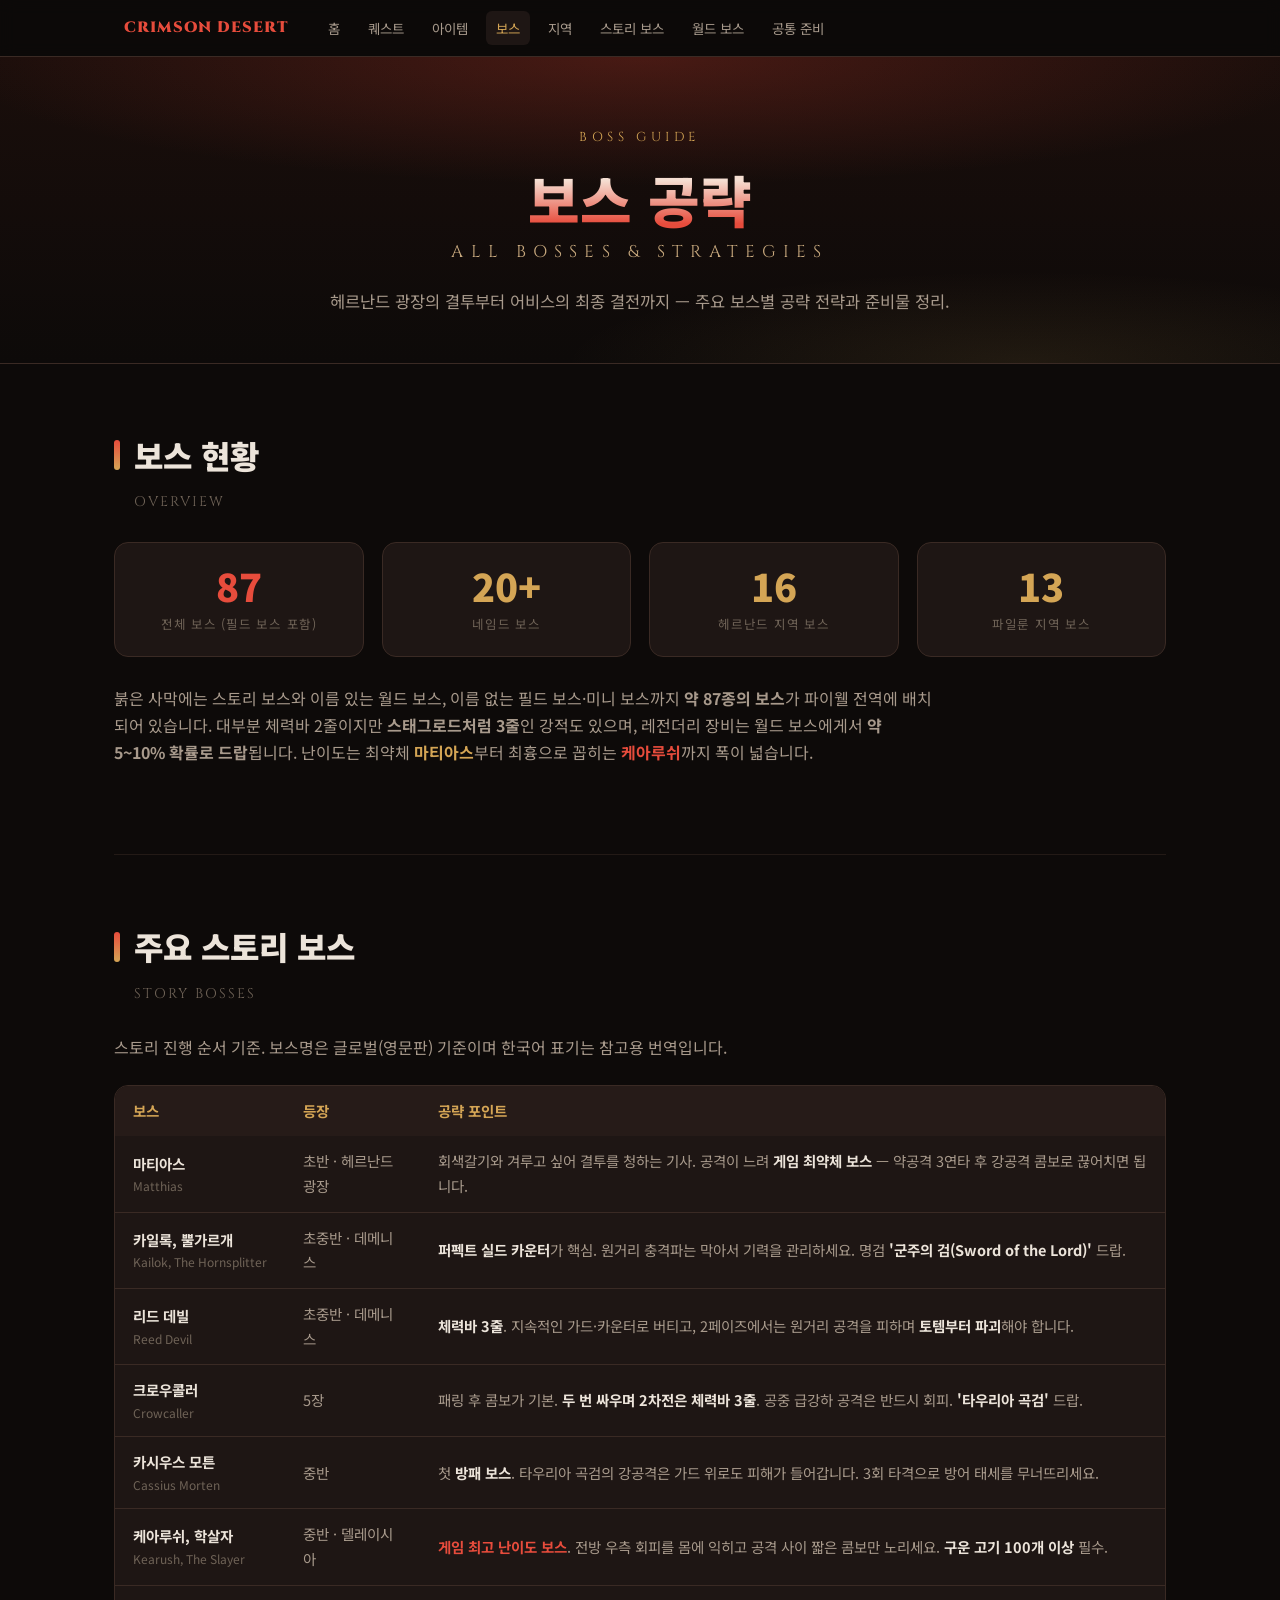
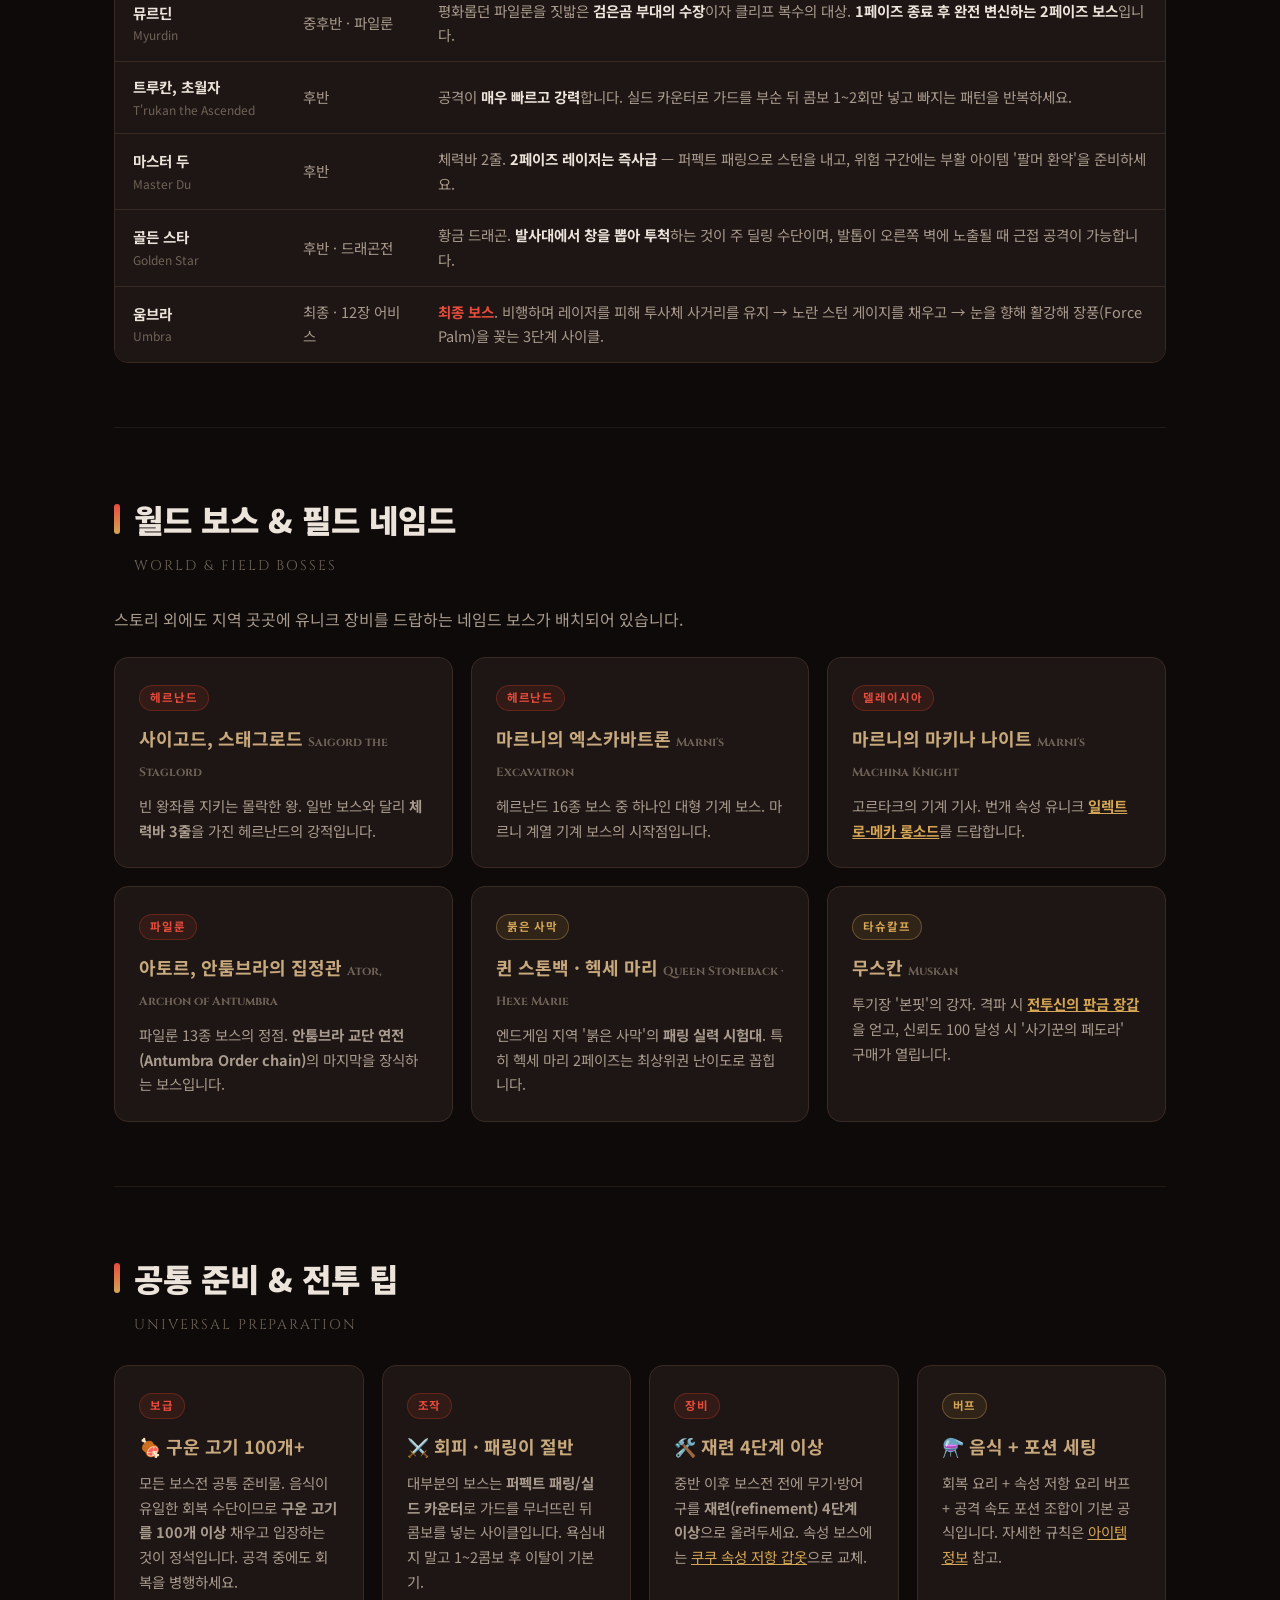
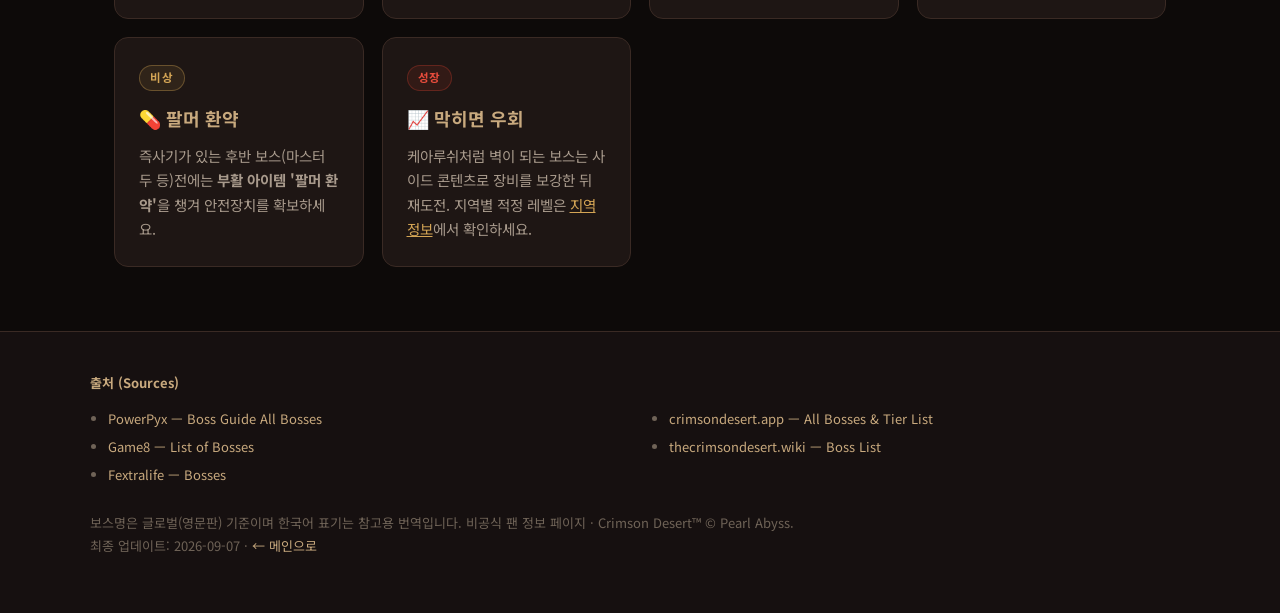
==== bosses.html @ 1cd9e39e "Add boss guide and region atlas pages - bosses.html: boss overview stats, 11 major story boss strate" ====
<!DOCTYPE html>
<html lang="ko">
<head>
<meta charset="UTF-8">
<meta name="viewport" content="width=device-width, initial-scale=1.0">
<title>보스 공략 — 붉은 사막</title>
<meta name="description" content="붉은 사막(Crimson Desert) 보스 공략 데이터베이스 — 주요 스토리 보스 전략, 월드 보스, 공통 준비 팁">
<link rel="preconnect" href="https://fonts.googleapis.com">
<link rel="preconnect" href="https://fonts.gstatic.com" crossorigin>
<link href="https://fonts.googleapis.com/css2?family=Noto+Sans+KR:wght@300;400;500;700;900&family=Cinzel:wght@600;800&display=swap" rel="stylesheet">
<link rel="stylesheet" href="assets/style.css">
</head>
<body>

<nav>
  <div class="nav-inner">
    <a class="nav-logo en" href="index.html">CRIMSON DESERT</a>
    <a href="index.html">홈</a>
    <a href="quests.html">퀘스트</a>
    <a href="items.html">아이템</a>
    <a href="bosses.html" class="active">보스</a>
    <a href="regions.html">지역</a>
    <a href="#story-bosses">스토리 보스</a>
    <a href="#world-bosses">월드 보스</a>
    <a href="#prep">공통 준비</a>
  </div>
</nav>

<header class="page-hero">
  <span class="hero-kicker en">Boss Guide</span>
  <h1>보스 공략</h1>
  <div class="hero-en en">ALL BOSSES &amp; STRATEGIES</div>
  <p class="hero-desc">헤르난드 광장의 결투부터 어비스의 최종 결전까지 — 주요 보스별 공략 전략과 준비물 정리.</p>
</header>

<main>

<section id="boss-overview">
  <h2>보스 현황</h2>
  <div class="sub en">Overview</div>
  <div class="scores">
    <div class="score"><div class="num red">87</div><div class="lbl">전체 보스 (필드 보스 포함)</div></div>
    <div class="score"><div class="num">20+</div><div class="lbl">네임드 보스</div></div>
    <div class="score"><div class="num">16</div><div class="lbl">헤르난드 지역 보스</div></div>
    <div class="score"><div class="num">13</div><div class="lbl">파일룬 지역 보스</div></div>
  </div>
  <p class="lead">
    붉은 사막에는 스토리 보스와 이름 있는 월드 보스, 이름 없는 필드 보스·미니 보스까지 <strong>약 87종의 보스</strong>가
    파이웰 전역에 배치되어 있습니다. 대부분 체력바 2줄이지만 <strong>스태그로드처럼 3줄</strong>인 강적도 있으며,
    레전더리 장비는 월드 보스에게서 <strong>약 5~10% 확률로 드랍</strong>됩니다.
    난이도는 최약체 <strong style="color:var(--gold)">마티아스</strong>부터 최흉으로 꼽히는
    <strong style="color:var(--crimson-bright)">케아루쉬</strong>까지 폭이 넓습니다.
  </p>
</section>

<section id="story-bosses">
  <h2>주요 스토리 보스</h2>
  <div class="sub en">Story Bosses</div>
  <p class="lead">스토리 진행 순서 기준. 보스명은 글로벌(영문판) 기준이며 한국어 표기는 참고용 번역입니다.</p>
  <div class="tbl-wrap">
    <table class="items">
      <thead>
        <tr><th>보스</th><th>등장</th><th>공략 포인트</th></tr>
      </thead>
      <tbody>
        <tr>
          <td>마티아스<span class="sub-en">Matthias</span></td>
          <td>초반 · 헤르난드 광장</td>
          <td>회색갈기와 겨루고 싶어 결투를 청하는 기사. 공격이 느려 <strong>게임 최약체 보스</strong> — 약공격 3연타 후 강공격 콤보로 끊어치면 됩니다.</td>
        </tr>
        <tr>
          <td>카일록, 뿔가르개<span class="sub-en">Kailok, The Hornsplitter</span></td>
          <td>초중반 · 데메니스</td>
          <td><strong>퍼펙트 실드 카운터</strong>가 핵심. 원거리 충격파는 막아서 기력을 관리하세요. 명검 <strong>'군주의 검(Sword of the Lord)'</strong> 드랍.</td>
        </tr>
        <tr>
          <td>리드 데빌<span class="sub-en">Reed Devil</span></td>
          <td>초중반 · 데메니스</td>
          <td><strong>체력바 3줄</strong>. 지속적인 가드·카운터로 버티고, 2페이즈에서는 원거리 공격을 피하며 <strong>토템부터 파괴</strong>해야 합니다.</td>
        </tr>
        <tr>
          <td>크로우콜러<span class="sub-en">Crowcaller</span></td>
          <td>5장</td>
          <td>패링 후 콤보가 기본. <strong>두 번 싸우며 2차전은 체력바 3줄</strong>. 공중 급강하 공격은 반드시 회피. <strong>'타우리아 곡검'</strong> 드랍.</td>
        </tr>
        <tr>
          <td>카시우스 모튼<span class="sub-en">Cassius Morten</span></td>
          <td>중반</td>
          <td>첫 <strong>방패 보스</strong>. 타우리아 곡검의 강공격은 가드 위로도 피해가 들어갑니다. 3회 타격으로 방어 태세를 무너뜨리세요.</td>
        </tr>
        <tr>
          <td>케아루쉬, 학살자<span class="sub-en">Kearush, The Slayer</span></td>
          <td>중반 · 델레이시아</td>
          <td><strong style="color:var(--crimson-bright)">게임 최고 난이도 보스</strong>. 전방 우측 회피를 몸에 익히고 공격 사이 짧은 콤보만 노리세요. <strong>구운 고기 100개 이상</strong> 필수.</td>
        </tr>
        <tr>
          <td>뮤르딘<span class="sub-en">Myurdin</span></td>
          <td>중후반 · 파일룬</td>
          <td>평화롭던 파일룬을 짓밟은 <strong>검은곰 부대의 수장</strong>이자 클리프 복수의 대상. <strong>1페이즈 종료 후 완전 변신하는 2페이즈 보스</strong>입니다.</td>
        </tr>
        <tr>
          <td>트루칸, 초월자<span class="sub-en">T'rukan the Ascended</span></td>
          <td>후반</td>
          <td>공격이 <strong>매우 빠르고 강력</strong>합니다. 실드 카운터로 가드를 부순 뒤 콤보 1~2회만 넣고 빠지는 패턴을 반복하세요.</td>
        </tr>
        <tr>
          <td>마스터 두<span class="sub-en">Master Du</span></td>
          <td>후반</td>
          <td>체력바 2줄. <strong>2페이즈 레이저는 즉사급</strong> — 퍼펙트 패링으로 스턴을 내고, 위험 구간에는 부활 아이템 '팔머 환약'을 준비하세요.</td>
        </tr>
        <tr>
          <td>골든 스타<span class="sub-en">Golden Star</span></td>
          <td>후반 · 드래곤전</td>
          <td>황금 드래곤. <strong>발사대에서 창을 뽑아 투척</strong>하는 것이 주 딜링 수단이며, 발톱이 오른쪽 벽에 노출될 때 근접 공격이 가능합니다.</td>
        </tr>
        <tr>
          <td>움브라<span class="sub-en">Umbra</span></td>
          <td>최종 · 12장 어비스</td>
          <td><strong style="color:var(--crimson-bright)">최종 보스</strong>. 비행하며 레이저를 피해 투사체 사거리를 유지 → 노란 스턴 게이지를 채우고 → 눈을 향해 활강해 장풍(Force Palm)을 꽂는 3단계 사이클.</td>
        </tr>
      </tbody>
    </table>
  </div>
</section>

<section id="world-bosses">
  <h2>월드 보스 &amp; 필드 네임드</h2>
  <div class="sub en">World &amp; Field Bosses</div>
  <p class="lead">스토리 외에도 지역 곳곳에 유니크 장비를 드랍하는 네임드 보스가 배치되어 있습니다.</p>
  <div class="grid c2">
    <div class="card">
      <span class="tag">헤르난드</span>
      <h3>사이고드, 스태그로드 <span class="en" style="font-size:12px;color:var(--text-faint)">Saigord the Staglord</span></h3>
      <p>빈 왕좌를 지키는 몰락한 왕. 일반 보스와 달리 <strong>체력바 3줄</strong>을 가진 헤르난드의 강적입니다.</p>
    </div>
    <div class="card">
      <span class="tag">헤르난드</span>
      <h3>마르니의 엑스카바트론 <span class="en" style="font-size:12px;color:var(--text-faint)">Marni's Excavatron</span></h3>
      <p>헤르난드 16종 보스 중 하나인 대형 기계 보스. 마르니 계열 기계 보스의 시작점입니다.</p>
    </div>
    <div class="card">
      <span class="tag">델레이시아</span>
      <h3>마르니의 마키나 나이트 <span class="en" style="font-size:12px;color:var(--text-faint)">Marni's Machina Knight</span></h3>
      <p>고르타크의 기계 기사. 번개 속성 유니크 <strong><a href="items.html#weapons" style="color:var(--gold)">일렉트로-메카 롱소드</a></strong>를 드랍합니다.</p>
    </div>
    <div class="card">
      <span class="tag">파일룬</span>
      <h3>아토르, 안툼브라의 집정관 <span class="en" style="font-size:12px;color:var(--text-faint)">Ator, Archon of Antumbra</span></h3>
      <p>파일룬 13종 보스의 정점. <strong>안툼브라 교단 연전(Antumbra Order chain)</strong>의 마지막을 장식하는 보스입니다.</p>
    </div>
    <div class="card">
      <span class="tag gold">붉은 사막</span>
      <h3>퀸 스톤백 · 헥세 마리 <span class="en" style="font-size:12px;color:var(--text-faint)">Queen Stoneback · Hexe Marie</span></h3>
      <p>엔드게임 지역 '붉은 사막'의 <strong>패링 실력 시험대</strong>. 특히 헥세 마리 2페이즈는 최상위권 난이도로 꼽힙니다.</p>
    </div>
    <div class="card">
      <span class="tag gold">타슈칼프</span>
      <h3>무스칸 <span class="en" style="font-size:12px;color:var(--text-faint)">Muskan</span></h3>
      <p>투기장 '본핏'의 강자. 격파 시 <strong><a href="items.html#armor" style="color:var(--gold)">전투신의 판금 장갑</a></strong>을 얻고, 신뢰도 100 달성 시 '사기꾼의 페도라' 구매가 열립니다.</p>
    </div>
  </div>
</section>

<section id="prep">
  <h2>공통 준비 &amp; 전투 팁</h2>
  <div class="sub en">Universal Preparation</div>
  <div class="grid c3">
    <div class="card">
      <span class="tag">보급</span>
      <h3>🍖 구운 고기 100개+</h3>
      <p>모든 보스전 공통 준비물. 음식이 유일한 회복 수단이므로 <strong>구운 고기를 100개 이상</strong> 채우고 입장하는 것이 정석입니다. 공격 중에도 회복을 병행하세요.</p>
    </div>
    <div class="card">
      <span class="tag">조작</span>
      <h3>⚔️ 회피 · 패링이 절반</h3>
      <p>대부분의 보스는 <strong>퍼펙트 패링/실드 카운터</strong>로 가드를 무너뜨린 뒤 콤보를 넣는 사이클입니다. 욕심내지 말고 1~2콤보 후 이탈이 기본기.</p>
    </div>
    <div class="card">
      <span class="tag">장비</span>
      <h3>🛠️ 재련 4단계 이상</h3>
      <p>중반 이후 보스전 전에 무기·방어구를 <strong>재련(refinement) 4단계 이상</strong>으로 올려두세요. 속성 보스에는 <a href="items.html#armor" style="color:var(--gold)">쿠쿠 속성 저항 갑옷</a>으로 교체.</p>
    </div>
    <div class="card">
      <span class="tag gold">버프</span>
      <h3>⚗️ 음식 + 포션 세팅</h3>
      <p>회복 요리 + 속성 저항 요리 버프 + 공격 속도 포션 조합이 기본 공식입니다. 자세한 규칙은 <a href="items.html#consumables" style="color:var(--gold)">아이템 정보</a> 참고.</p>
    </div>
    <div class="card">
      <span class="tag gold">비상</span>
      <h3>💊 팔머 환약</h3>
      <p>즉사기가 있는 후반 보스(마스터 두 등)전에는 <strong>부활 아이템 '팔머 환약'</strong>을 챙겨 안전장치를 확보하세요.</p>
    </div>
    <div class="card">
      <span class="tag">성장</span>
      <h3>📈 막히면 우회</h3>
      <p>케아루쉬처럼 벽이 되는 보스는 사이드 콘텐츠로 장비를 보강한 뒤 재도전. 지역별 적정 레벨은 <a href="regions.html" style="color:var(--gold)">지역 정보</a>에서 확인하세요.</p>
    </div>
  </div>
</section>

</main>

<footer>
  <div class="foot-inner">
    <strong style="color:var(--sand)">출처 (Sources)</strong>
    <ul class="src-list">
      <li><a href="https://www.powerpyx.com/crimson-desert-boss-guide-all-bosses/" target="_blank" rel="noopener">PowerPyx — Boss Guide All Bosses</a></li>
      <li><a href="https://game8.co/games/Crimson-Desert/archives/583946" target="_blank" rel="noopener">Game8 — List of Bosses</a></li>
      <li><a href="https://crimsondesertgame.wiki.fextralife.com/Bosses" target="_blank" rel="noopener">Fextralife — Bosses</a></li>
      <li><a href="https://crimsondesert.app/en/guides/all-bosses" target="_blank" rel="noopener">crimsondesert.app — All Bosses &amp; Tier List</a></li>
      <li><a href="https://thecrimsondesert.wiki/bosses/" target="_blank" rel="noopener">thecrimsondesert.wiki — Boss List</a></li>
    </ul>
    <p>보스명은 글로벌(영문판) 기준이며 한국어 표기는 참고용 번역입니다. 비공식 팬 정보 페이지 · Crimson Desert™ © Pearl Abyss.<br>
    최종 업데이트: 2026-09-07 · <a href="index.html">← 메인으로</a></p>
  </div>
</footer>

</body>
</html>
---- assets/style.css ----
:root{
  --bg:#0d0a09;
  --bg-2:#161010;
  --surface:#1e1614;
  --surface-2:#261b18;
  --line:#3a2a24;
  --crimson:#c0392b;
  --crimson-bright:#e74c3c;
  --gold:#d4a555;
  --sand:#c8a97e;
  --text:#ece4da;
  --text-dim:#a89a8c;
  --text-faint:#6f6357;
}
*{margin:0;padding:0;box-sizing:border-box}
html{scroll-behavior:smooth}
body{
  background:var(--bg);
  color:var(--text);
  font-family:'Noto Sans KR',-apple-system,'Malgun Gothic',sans-serif;
  line-height:1.7;
  overflow-x:hidden;
}
.en{font-family:'Cinzel','Noto Sans KR',serif}

/* ---------- Nav ---------- */
nav{
  position:sticky;top:0;z-index:50;
  background:rgba(13,10,9,.92);
  backdrop-filter:blur(8px);
  border-bottom:1px solid var(--line);
}
.nav-inner{
  max-width:1100px;margin:0 auto;padding:0 24px;
  display:flex;align-items:center;gap:8px;height:56px;
  overflow-x:auto;white-space:nowrap;
}
.nav-logo{font-weight:900;color:var(--crimson-bright);letter-spacing:.06em;margin-right:12px;font-size:15px;text-decoration:none}
nav a{color:var(--text-dim);text-decoration:none;font-size:13.5px;padding:6px 10px;border-radius:6px;transition:.2s}
nav a:hover{color:var(--text);background:var(--surface)}
nav a.active{color:var(--gold);background:var(--surface)}

/* ---------- Hero ---------- */
header{
  position:relative;
  background:
    radial-gradient(ellipse 90% 70% at 50% 0%, rgba(192,57,43,.28), transparent 60%),
    radial-gradient(ellipse 60% 50% at 80% 100%, rgba(212,165,85,.10), transparent 60%),
    linear-gradient(180deg,#1a0e0b 0%,var(--bg) 100%);
  text-align:center;
  padding:96px 24px 72px;
  border-bottom:1px solid var(--line);
}
header.page-hero{padding:64px 24px 48px}
.hero-kicker{
  display:inline-block;
  font-size:13px;letter-spacing:.35em;color:var(--gold);
  text-transform:uppercase;margin-bottom:20px;
}
h1{
  font-size:clamp(44px,8vw,84px);
  font-weight:900;line-height:1.1;
  background:linear-gradient(180deg,#f5ded2 20%,var(--crimson-bright) 90%);
  -webkit-background-clip:text;background-clip:text;color:transparent;
  margin-bottom:8px;
}
header.page-hero h1{font-size:clamp(32px,6vw,56px)}
.hero-en{font-size:clamp(16px,2.6vw,24px);letter-spacing:.42em;color:var(--sand);margin-bottom:28px}
header.page-hero .hero-en{font-size:clamp(13px,2vw,17px);margin-bottom:20px}
.hero-desc{max-width:640px;margin:0 auto 36px;color:var(--text-dim);font-size:16.5px}
header.page-hero .hero-desc{margin-bottom:0}
.hero-badges{display:flex;flex-wrap:wrap;gap:10px;justify-content:center}
.badge{
  background:var(--surface);border:1px solid var(--line);
  padding:8px 16px;border-radius:999px;font-size:13.5px;color:var(--text-dim);
}
.badge strong{color:var(--text);font-weight:700}
.badge.hot{border-color:rgba(231,76,60,.5);color:#f0b7ae}
.badge.hot strong{color:var(--crimson-bright)}

/* ---------- Layout ---------- */
main{max-width:1100px;margin:0 auto;padding:0 24px}
section{padding:64px 0;border-bottom:1px solid rgba(58,42,36,.5)}
section:last-of-type{border-bottom:none}
h2{
  font-size:clamp(24px,4vw,32px);font-weight:900;margin-bottom:8px;
  display:flex;align-items:center;gap:14px;
}
h2::before{content:"";width:6px;height:30px;background:linear-gradient(180deg,var(--crimson-bright),var(--gold));border-radius:3px;flex:none}
.sub{color:var(--text-faint);font-size:14px;letter-spacing:.14em;text-transform:uppercase;margin-bottom:28px;padding-left:20px}
h3{font-size:18px;font-weight:700;color:var(--sand);margin-bottom:10px}
p.lead{color:var(--text-dim);max-width:820px;margin-bottom:24px}

.grid{display:grid;gap:18px}
.grid.c2{grid-template-columns:repeat(auto-fit,minmax(300px,1fr))}
.grid.c3{grid-template-columns:repeat(auto-fit,minmax(240px,1fr))}
.card{
  background:var(--surface);border:1px solid var(--line);
  border-radius:14px;padding:24px;
  transition:transform .2s,border-color .2s;
}
.card:hover{transform:translateY(-3px);border-color:rgba(212,165,85,.45)}
.card p{color:var(--text-dim);font-size:14.5px}
a.card{display:block;text-decoration:none;color:inherit}
.card .tag{
  display:inline-block;font-size:11.5px;font-weight:700;letter-spacing:.08em;
  color:var(--crimson-bright);background:rgba(192,57,43,.12);
  border:1px solid rgba(192,57,43,.35);
  padding:2px 10px;border-radius:999px;margin-bottom:12px;
}
.card .tag.gold{color:var(--gold);background:rgba(212,165,85,.10);border-color:rgba(212,165,85,.35)}

/* ---------- Info table ---------- */
.tbl-wrap{overflow-x:auto;border:1px solid var(--line);border-radius:14px}
table{width:100%;border-collapse:collapse;font-size:14.5px;min-width:560px}
th,td{padding:13px 18px;text-align:left;border-bottom:1px solid var(--line)}
tr:last-child th,tr:last-child td{border-bottom:none}
th{background:var(--surface-2);color:var(--sand);font-weight:700;white-space:nowrap;width:180px}
td{color:var(--text-dim);background:var(--surface)}
td strong{color:var(--text)}
thead th{width:auto;color:var(--gold)}
table.items th{width:auto;white-space:normal}
table.items td:first-child{color:var(--text);font-weight:700;white-space:nowrap}
table.items td .sub-en{display:block;font-weight:400;font-size:12px;color:var(--text-faint)}

/* ---------- Characters ---------- */
.char{position:relative;overflow:hidden}
.char .portrait{
  font-size:44px;line-height:1;margin-bottom:14px;
  filter:drop-shadow(0 0 14px rgba(231,76,60,.35));
}
.char h3{font-size:21px;color:var(--text)}
.char .role{color:var(--gold);font-size:13px;font-weight:500;letter-spacing:.05em;margin-bottom:12px}

/* ---------- Timeline ---------- */
.timeline{position:relative;padding-left:26px}
.timeline::before{content:"";position:absolute;left:7px;top:6px;bottom:6px;width:2px;background:linear-gradient(180deg,var(--crimson),var(--gold))}
.tl-item{position:relative;padding-bottom:26px}
.tl-item:last-child{padding-bottom:0}
.tl-item::before{
  content:"";position:absolute;left:-25px;top:7px;width:12px;height:12px;border-radius:50%;
  background:var(--bg);border:3px solid var(--crimson-bright);
}
.tl-item.future::before{border-color:var(--gold)}
.tl-date{font-size:13px;font-weight:700;color:var(--crimson-bright);letter-spacing:.05em}
.tl-item.future .tl-date{color:var(--gold)}
.tl-item h3{color:var(--text);margin:2px 0 4px;font-size:16.5px}
.tl-item p{color:var(--text-dim);font-size:14px;max-width:720px}

/* ---------- Sales bar ---------- */
.sales{display:grid;gap:12px;margin-top:6px}
.sale-row{display:grid;grid-template-columns:120px 1fr;align-items:center;gap:14px}
.sale-label{font-size:13.5px;color:var(--text-dim);text-align:right;white-space:nowrap}
.sale-track{background:var(--surface);border:1px solid var(--line);border-radius:999px;height:26px;overflow:hidden}
.sale-fill{
  height:100%;border-radius:999px;
  background:linear-gradient(90deg,var(--crimson) 0%,var(--crimson-bright) 70%,var(--gold) 100%);
  display:flex;align-items:center;justify-content:flex-end;
  padding-right:10px;font-size:12px;font-weight:700;color:#fff;
  min-width:64px;
}

/* ---------- Score ---------- */
.scores{display:flex;flex-wrap:wrap;gap:18px;margin-bottom:28px}
.score{
  flex:1;min-width:150px;text-align:center;
  background:var(--surface);border:1px solid var(--line);border-radius:14px;padding:22px 14px;
}
.score .num{font-size:38px;font-weight:900;color:var(--gold);line-height:1.1}
.score .num.red{color:var(--crimson-bright)}
.score .lbl{font-size:12.5px;color:var(--text-faint);letter-spacing:.06em;margin-top:6px}

/* ---------- Chapter accordion (quests) ---------- */
details.chapter{
  background:var(--surface);border:1px solid var(--line);
  border-radius:14px;margin-bottom:14px;overflow:hidden;
  transition:border-color .2s;
}
details.chapter[open]{border-color:rgba(212,165,85,.45)}
details.chapter summary{
  cursor:pointer;list-style:none;
  display:flex;align-items:center;gap:16px;
  padding:18px 22px;
  user-select:none;
}
details.chapter summary::-webkit-details-marker{display:none}
details.chapter summary:hover{background:var(--surface-2)}
.ch-no{
  flex:none;width:52px;height:52px;border-radius:12px;
  display:flex;align-items:center;justify-content:center;
  background:rgba(192,57,43,.14);border:1px solid rgba(192,57,43,.4);
  color:var(--crimson-bright);font-weight:900;font-size:15px;line-height:1.15;
  text-align:center;
}
.ch-no.gold{background:rgba(212,165,85,.10);border-color:rgba(212,165,85,.4);color:var(--gold)}
.ch-title{flex:1;min-width:0}
.ch-title .ko{font-weight:700;font-size:16.5px;color:var(--text)}
.ch-title .orig{font-size:12.5px;color:var(--text-faint);letter-spacing:.04em}
.ch-count{flex:none;font-size:12.5px;color:var(--text-faint);background:var(--bg-2);border:1px solid var(--line);padding:3px 12px;border-radius:999px;white-space:nowrap}
details.chapter summary::after{
  content:"▾";color:var(--text-faint);flex:none;transition:transform .2s;margin-left:4px;
}
details.chapter[open] summary::after{transform:rotate(180deg)}
.ch-body{padding:4px 22px 20px 90px;border-top:1px solid var(--line)}
.ch-body .desc{color:var(--text-dim);font-size:14px;padding:14px 0 10px}
ul.qlist{list-style:none}
ul.qlist li{
  position:relative;padding:7px 0 7px 22px;
  color:var(--text-dim);font-size:14.5px;
  border-bottom:1px dashed rgba(58,42,36,.6);
}
ul.qlist li:last-child{border-bottom:none}
ul.qlist li::before{
  content:"";position:absolute;left:2px;top:15px;
  width:7px;height:7px;transform:rotate(45deg);
  background:var(--gold);opacity:.7;
}
ul.qlist li strong{color:var(--text)}
ul.qlist li .qn{color:var(--text-faint);font-size:12.5px;margin-left:8px}
@media (max-width:640px){.ch-body{padding-left:22px}}

/* ---------- Footer ---------- */
footer{
  border-top:1px solid var(--line);
  background:var(--bg-2);
  padding:40px 24px 56px;margin-top:0;
}
.foot-inner{max-width:1100px;margin:0 auto;color:var(--text-faint);font-size:13px}
.foot-inner a{color:var(--sand);text-decoration:none}
.foot-inner a:hover{color:var(--gold);text-decoration:underline}
.src-list{columns:2;column-gap:40px;margin:14px 0 26px;padding-left:18px}
.src-list li{margin-bottom:6px;break-inside:avoid}
@media (max-width:640px){.src-list{columns:1}.sale-row{grid-template-columns:86px 1fr}.sale-label{font-size:12px}}
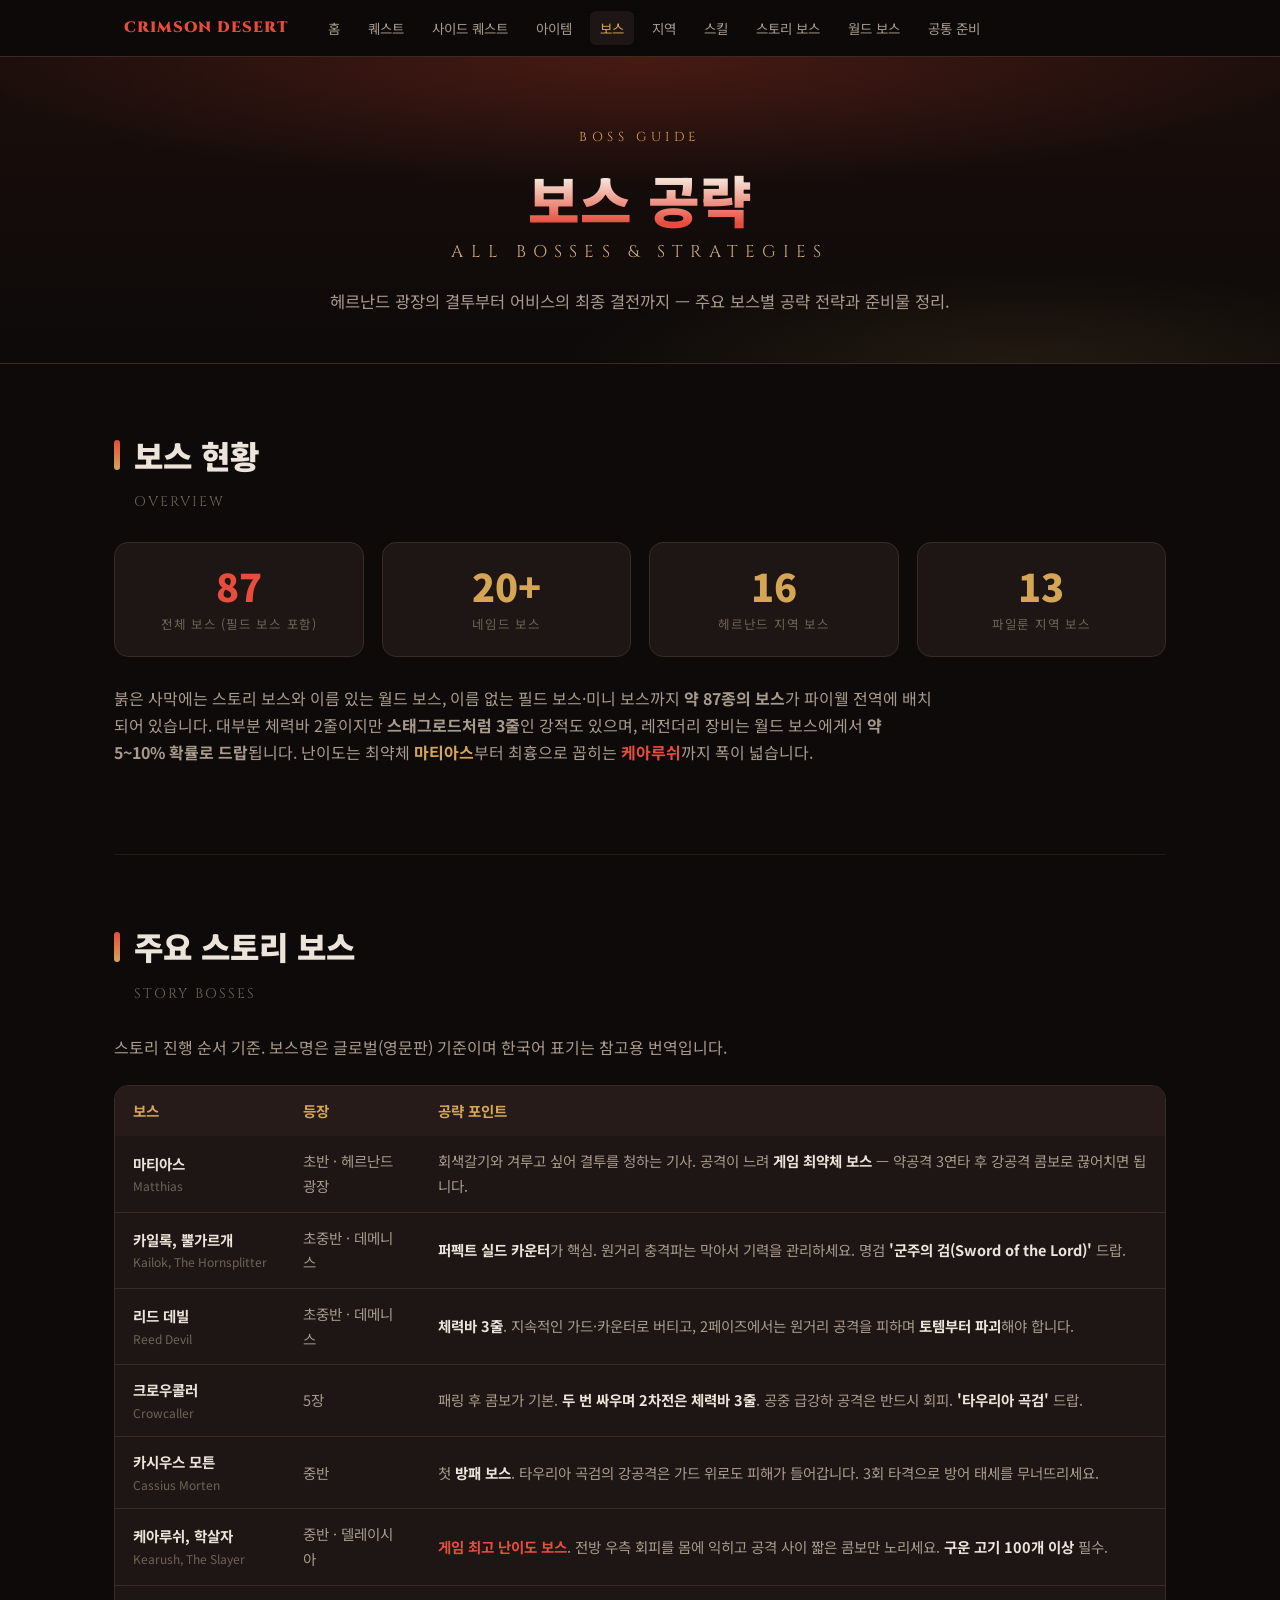
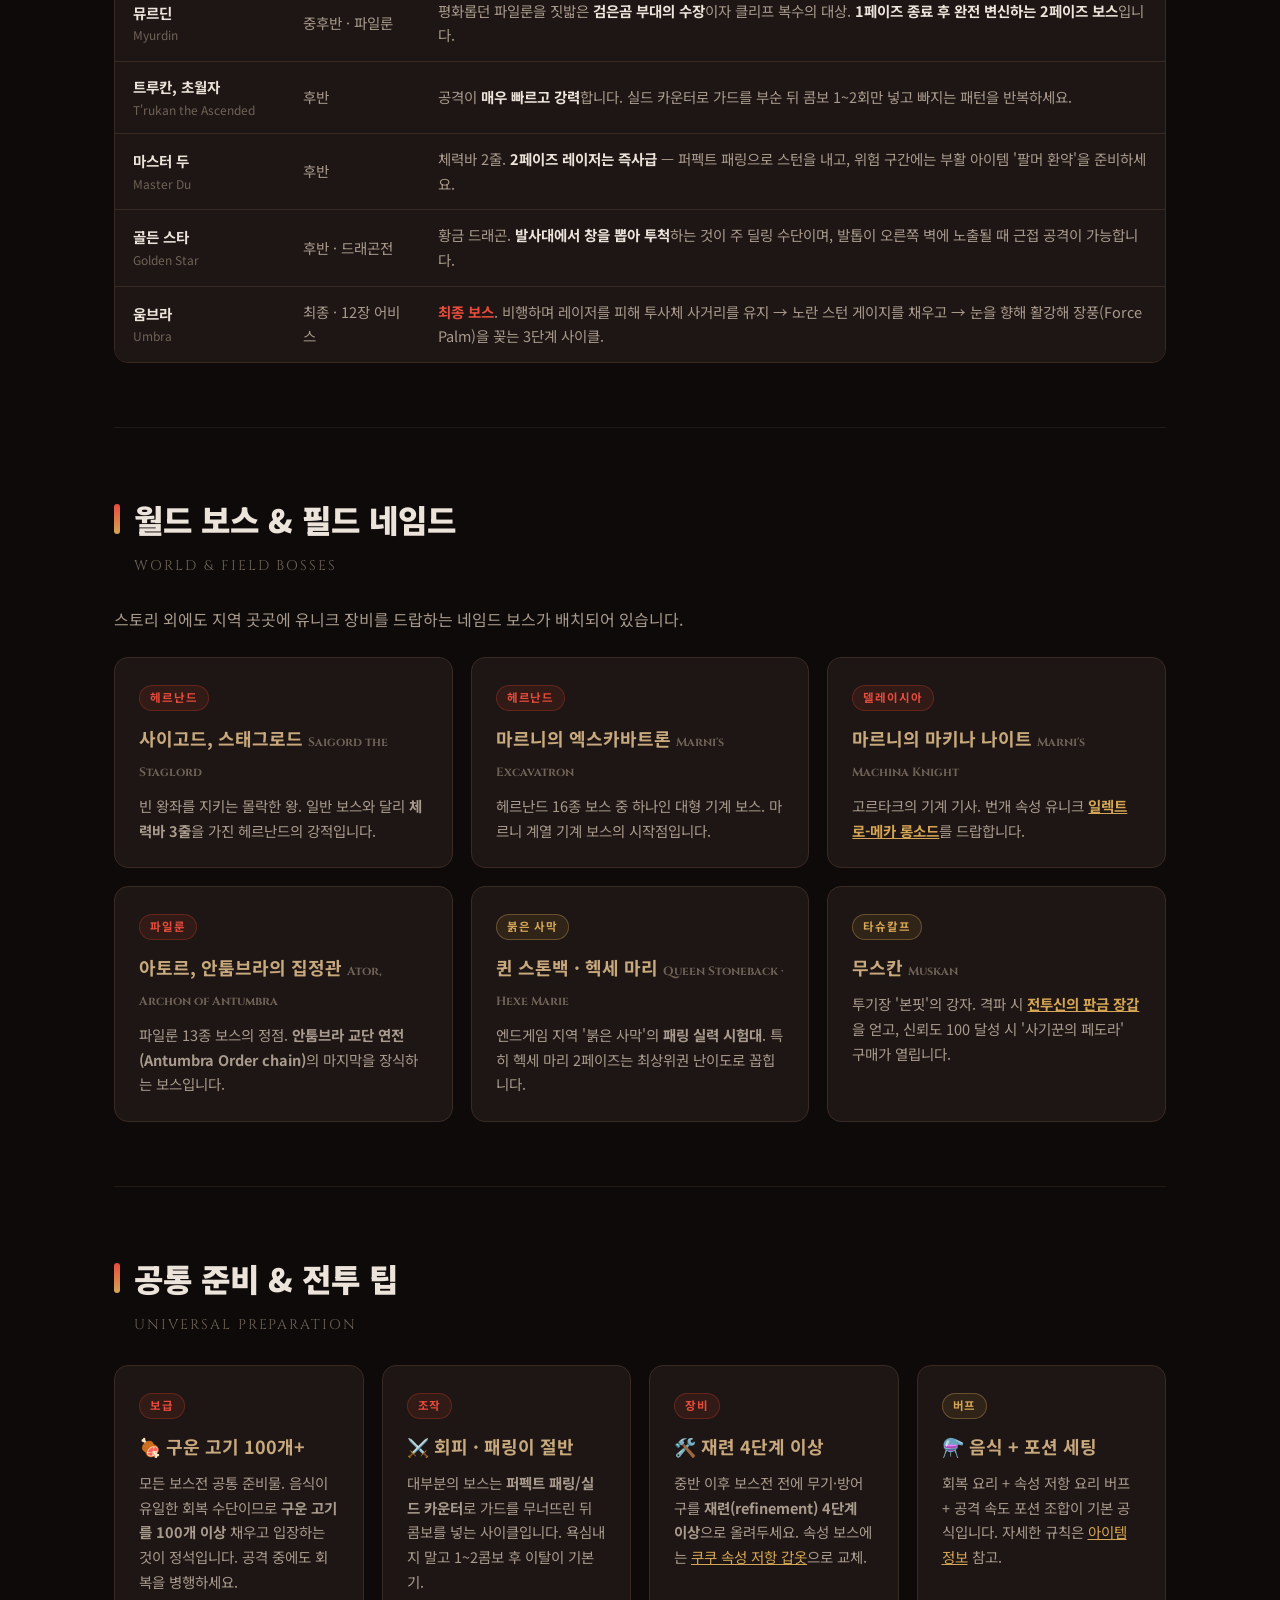
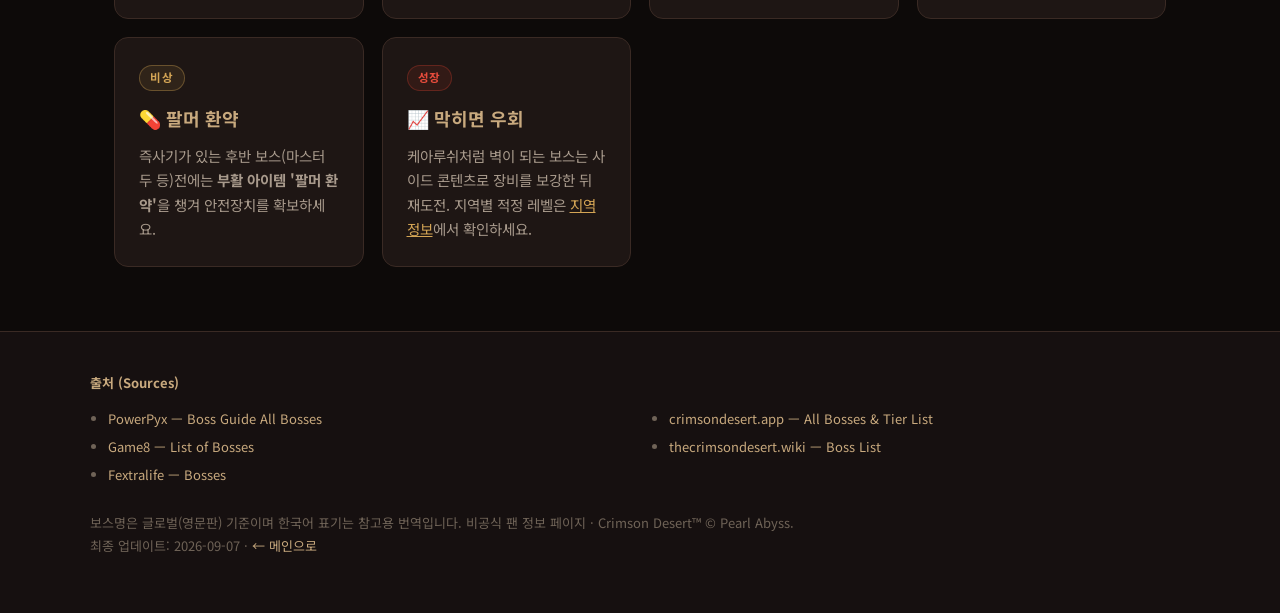
==== commit 3ca51de0: "Add side quest and skill tree pages - sidequests.html: 16+ faction quest table, commissions & invent" ====
--- a/bosses.html
+++ b/bosses.html
@@ -17,9 +17,11 @@
     <a class="nav-logo en" href="index.html">CRIMSON DESERT</a>
     <a href="index.html">홈</a>
     <a href="quests.html">퀘스트</a>
+    <a href="sidequests.html">사이드 퀘스트</a>
     <a href="items.html">아이템</a>
     <a href="bosses.html" class="active">보스</a>
     <a href="regions.html">지역</a>
+    <a href="skills.html">스킬</a>
     <a href="#story-bosses">스토리 보스</a>
     <a href="#world-bosses">월드 보스</a>
     <a href="#prep">공통 준비</a>
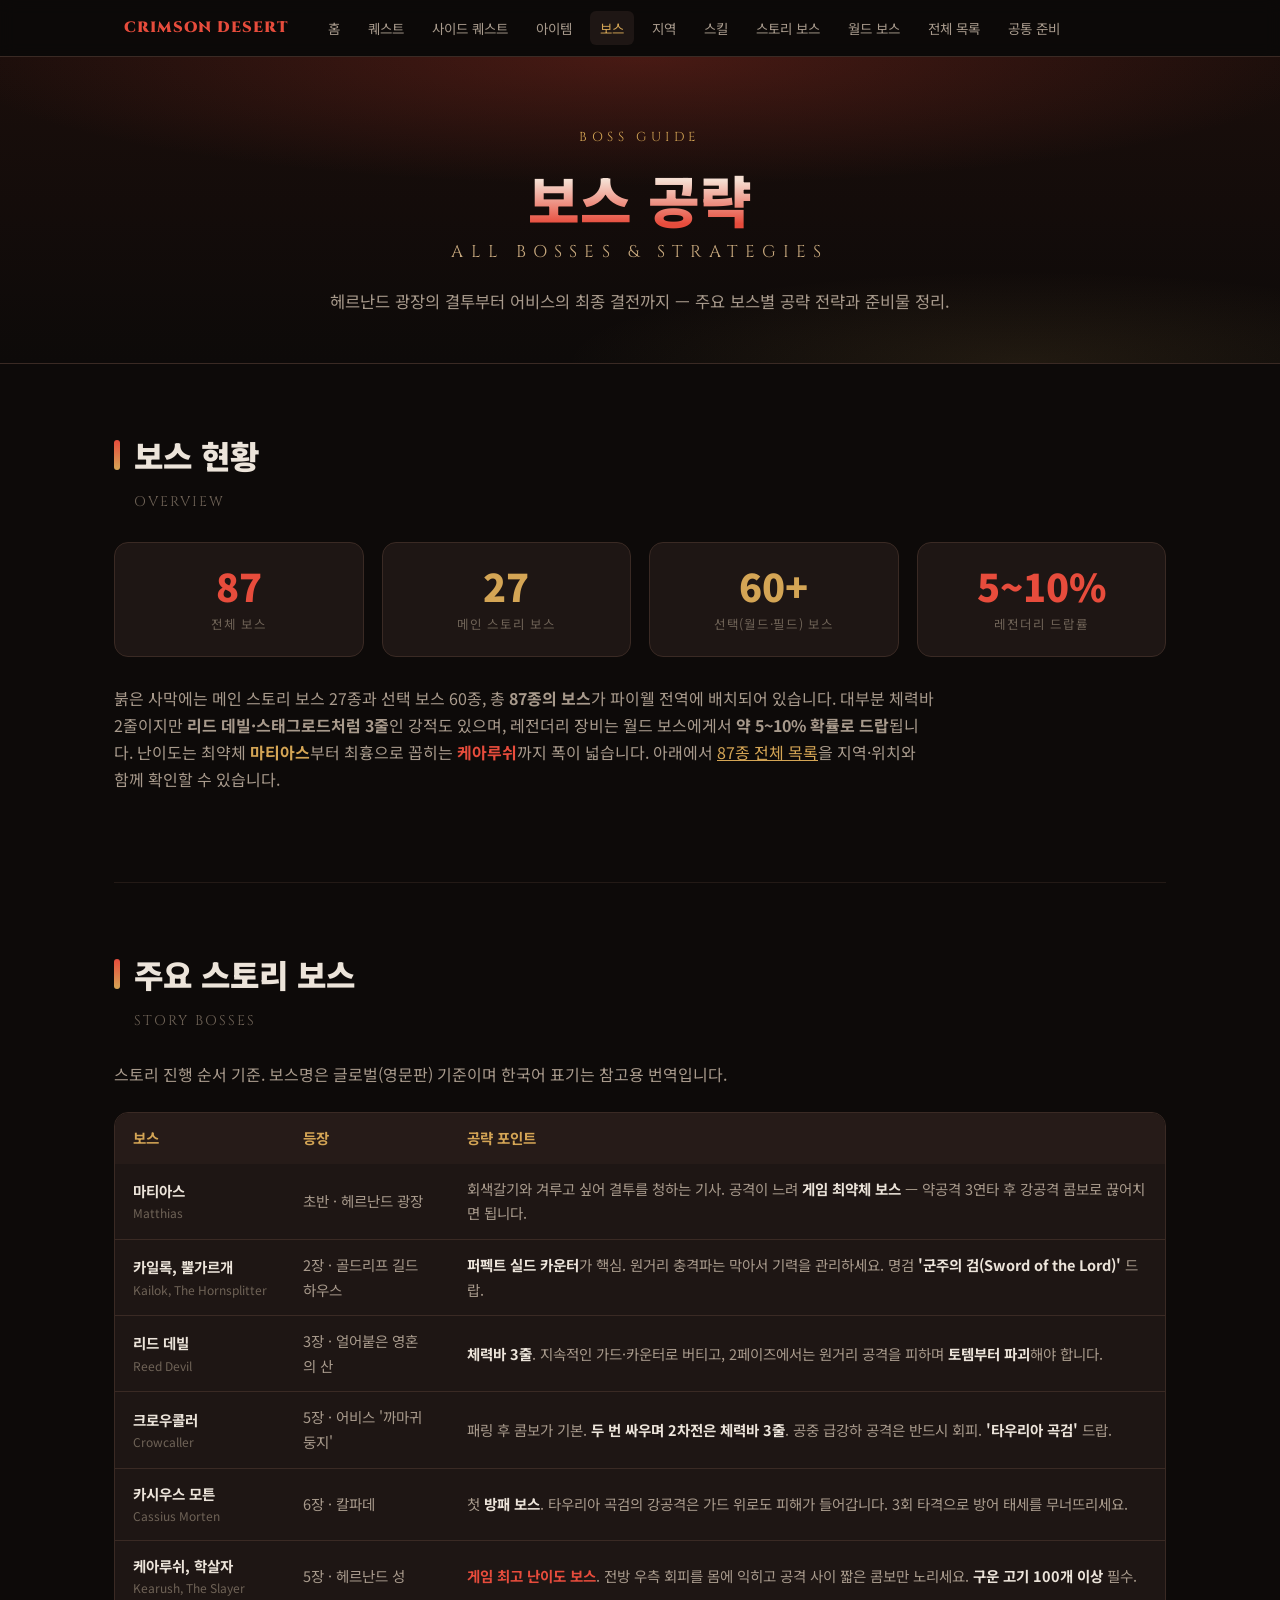
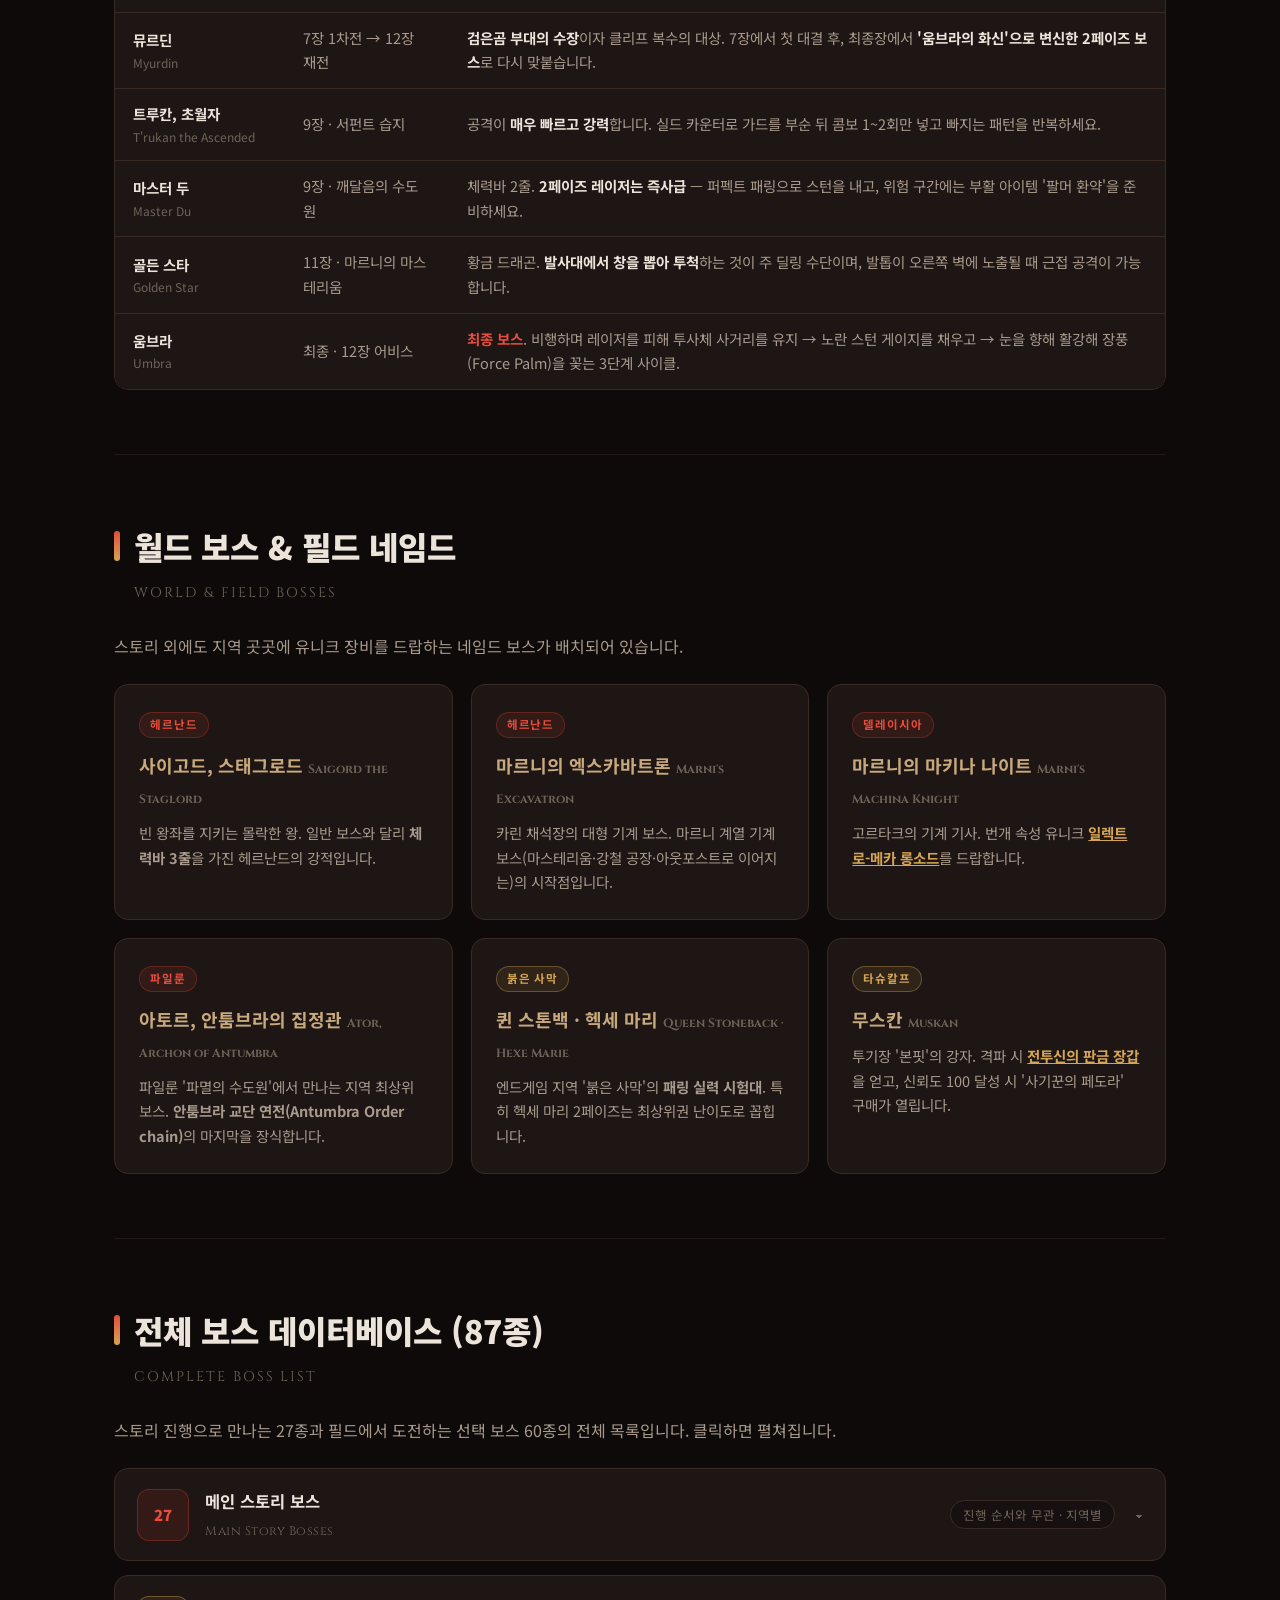
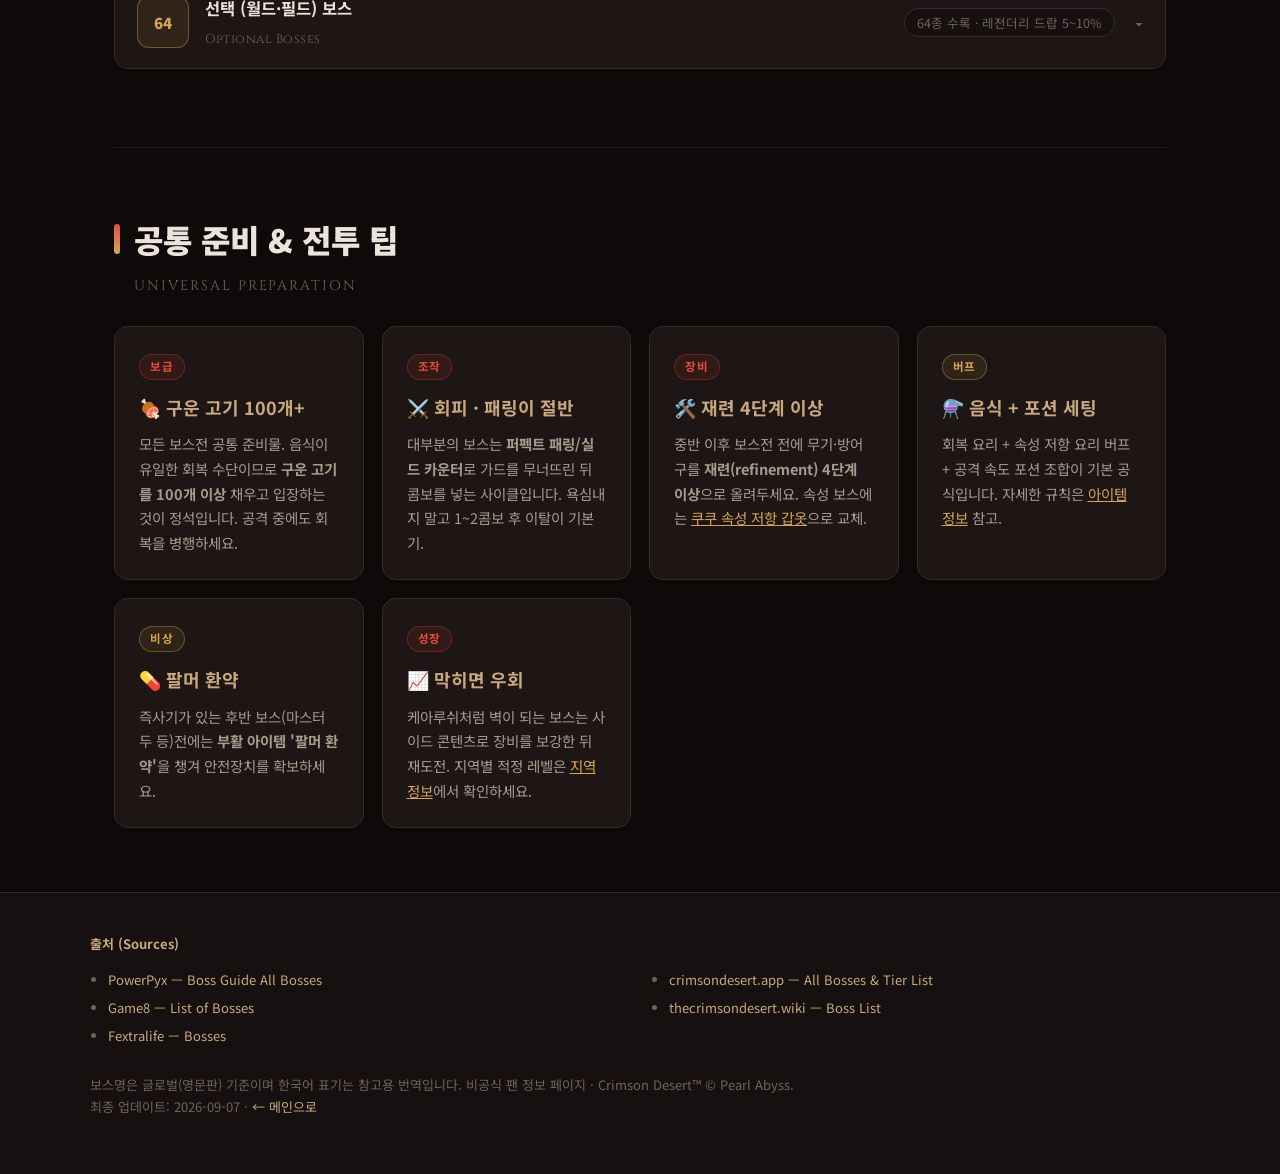
==== commit 2c7038eb: "Deepen all database pages with full detailed data - quests.html: all 168 sub-quest step names for ev" ====
--- a/bosses.html
+++ b/bosses.html
@@ -24,6 +24,7 @@
     <a href="skills.html">스킬</a>
     <a href="#story-bosses">스토리 보스</a>
     <a href="#world-bosses">월드 보스</a>
+    <a href="#all-bosses">전체 목록</a>
     <a href="#prep">공통 준비</a>
   </div>
 </nav>
@@ -41,17 +42,18 @@
   <h2>보스 현황</h2>
   <div class="sub en">Overview</div>
   <div class="scores">
-    <div class="score"><div class="num red">87</div><div class="lbl">전체 보스 (필드 보스 포함)</div></div>
-    <div class="score"><div class="num">20+</div><div class="lbl">네임드 보스</div></div>
-    <div class="score"><div class="num">16</div><div class="lbl">헤르난드 지역 보스</div></div>
-    <div class="score"><div class="num">13</div><div class="lbl">파일룬 지역 보스</div></div>
+    <div class="score"><div class="num red">87</div><div class="lbl">전체 보스</div></div>
+    <div class="score"><div class="num">27</div><div class="lbl">메인 스토리 보스</div></div>
+    <div class="score"><div class="num">60+</div><div class="lbl">선택(월드·필드) 보스</div></div>
+    <div class="score"><div class="num red">5~10%</div><div class="lbl">레전더리 드랍률</div></div>
   </div>
   <p class="lead">
-    붉은 사막에는 스토리 보스와 이름 있는 월드 보스, 이름 없는 필드 보스·미니 보스까지 <strong>약 87종의 보스</strong>가
-    파이웰 전역에 배치되어 있습니다. 대부분 체력바 2줄이지만 <strong>스태그로드처럼 3줄</strong>인 강적도 있으며,
+    붉은 사막에는 메인 스토리 보스 27종과 선택 보스 60종, 총 <strong>87종의 보스</strong>가
+    파이웰 전역에 배치되어 있습니다. 대부분 체력바 2줄이지만 <strong>리드 데빌·스태그로드처럼 3줄</strong>인 강적도 있으며,
     레전더리 장비는 월드 보스에게서 <strong>약 5~10% 확률로 드랍</strong>됩니다.
     난이도는 최약체 <strong style="color:var(--gold)">마티아스</strong>부터 최흉으로 꼽히는
     <strong style="color:var(--crimson-bright)">케아루쉬</strong>까지 폭이 넓습니다.
+    아래에서 <a href="#all-bosses" style="color:var(--gold)">87종 전체 목록</a>을 지역·위치와 함께 확인할 수 있습니다.
   </p>
 </section>
 
@@ -72,47 +74,47 @@
         </tr>
         <tr>
           <td>카일록, 뿔가르개<span class="sub-en">Kailok, The Hornsplitter</span></td>
-          <td>초중반 · 데메니스</td>
+          <td>2장 · 골드리프 길드하우스</td>
           <td><strong>퍼펙트 실드 카운터</strong>가 핵심. 원거리 충격파는 막아서 기력을 관리하세요. 명검 <strong>'군주의 검(Sword of the Lord)'</strong> 드랍.</td>
         </tr>
         <tr>
           <td>리드 데빌<span class="sub-en">Reed Devil</span></td>
-          <td>초중반 · 데메니스</td>
+          <td>3장 · 얼어붙은 영혼의 산</td>
           <td><strong>체력바 3줄</strong>. 지속적인 가드·카운터로 버티고, 2페이즈에서는 원거리 공격을 피하며 <strong>토템부터 파괴</strong>해야 합니다.</td>
         </tr>
         <tr>
           <td>크로우콜러<span class="sub-en">Crowcaller</span></td>
-          <td>5장</td>
+          <td>5장 · 어비스 '까마귀 둥지'</td>
           <td>패링 후 콤보가 기본. <strong>두 번 싸우며 2차전은 체력바 3줄</strong>. 공중 급강하 공격은 반드시 회피. <strong>'타우리아 곡검'</strong> 드랍.</td>
         </tr>
         <tr>
           <td>카시우스 모튼<span class="sub-en">Cassius Morten</span></td>
-          <td>중반</td>
+          <td>6장 · 칼파데</td>
           <td>첫 <strong>방패 보스</strong>. 타우리아 곡검의 강공격은 가드 위로도 피해가 들어갑니다. 3회 타격으로 방어 태세를 무너뜨리세요.</td>
         </tr>
         <tr>
           <td>케아루쉬, 학살자<span class="sub-en">Kearush, The Slayer</span></td>
-          <td>중반 · 델레이시아</td>
+          <td>5장 · 헤르난드 성</td>
           <td><strong style="color:var(--crimson-bright)">게임 최고 난이도 보스</strong>. 전방 우측 회피를 몸에 익히고 공격 사이 짧은 콤보만 노리세요. <strong>구운 고기 100개 이상</strong> 필수.</td>
         </tr>
         <tr>
           <td>뮤르딘<span class="sub-en">Myurdin</span></td>
-          <td>중후반 · 파일룬</td>
-          <td>평화롭던 파일룬을 짓밟은 <strong>검은곰 부대의 수장</strong>이자 클리프 복수의 대상. <strong>1페이즈 종료 후 완전 변신하는 2페이즈 보스</strong>입니다.</td>
+          <td>7장 1차전 → 12장 재전</td>
+          <td><strong>검은곰 부대의 수장</strong>이자 클리프 복수의 대상. 7장에서 첫 대결 후, 최종장에서 <strong>'움브라의 화신'으로 변신한 2페이즈 보스</strong>로 다시 맞붙습니다.</td>
         </tr>
         <tr>
           <td>트루칸, 초월자<span class="sub-en">T'rukan the Ascended</span></td>
-          <td>후반</td>
+          <td>9장 · 서펀트 습지</td>
           <td>공격이 <strong>매우 빠르고 강력</strong>합니다. 실드 카운터로 가드를 부순 뒤 콤보 1~2회만 넣고 빠지는 패턴을 반복하세요.</td>
         </tr>
         <tr>
           <td>마스터 두<span class="sub-en">Master Du</span></td>
-          <td>후반</td>
+          <td>9장 · 깨달음의 수도원</td>
           <td>체력바 2줄. <strong>2페이즈 레이저는 즉사급</strong> — 퍼펙트 패링으로 스턴을 내고, 위험 구간에는 부활 아이템 '팔머 환약'을 준비하세요.</td>
         </tr>
         <tr>
           <td>골든 스타<span class="sub-en">Golden Star</span></td>
-          <td>후반 · 드래곤전</td>
+          <td>11장 · 마르니의 마스테리움</td>
           <td>황금 드래곤. <strong>발사대에서 창을 뽑아 투척</strong>하는 것이 주 딜링 수단이며, 발톱이 오른쪽 벽에 노출될 때 근접 공격이 가능합니다.</td>
         </tr>
         <tr>
@@ -138,7 +140,7 @@
     <div class="card">
       <span class="tag">헤르난드</span>
       <h3>마르니의 엑스카바트론 <span class="en" style="font-size:12px;color:var(--text-faint)">Marni's Excavatron</span></h3>
-      <p>헤르난드 16종 보스 중 하나인 대형 기계 보스. 마르니 계열 기계 보스의 시작점입니다.</p>
+      <p>카린 채석장의 대형 기계 보스. 마르니 계열 기계 보스(마스테리움·강철 공장·아웃포스트로 이어지는)의 시작점입니다.</p>
     </div>
     <div class="card">
       <span class="tag">델레이시아</span>
@@ -148,7 +150,7 @@
     <div class="card">
       <span class="tag">파일룬</span>
       <h3>아토르, 안툼브라의 집정관 <span class="en" style="font-size:12px;color:var(--text-faint)">Ator, Archon of Antumbra</span></h3>
-      <p>파일룬 13종 보스의 정점. <strong>안툼브라 교단 연전(Antumbra Order chain)</strong>의 마지막을 장식하는 보스입니다.</p>
+      <p>파일룬 '파멸의 수도원'에서 만나는 지역 최상위 보스. <strong>안툼브라 교단 연전(Antumbra Order chain)</strong>의 마지막을 장식합니다.</p>
     </div>
     <div class="card">
       <span class="tag gold">붉은 사막</span>
@@ -161,6 +163,137 @@
       <p>투기장 '본핏'의 강자. 격파 시 <strong><a href="items.html#armor" style="color:var(--gold)">전투신의 판금 장갑</a></strong>을 얻고, 신뢰도 100 달성 시 '사기꾼의 페도라' 구매가 열립니다.</p>
     </div>
   </div>
+</section>
+
+<section id="all-bosses">
+  <h2>전체 보스 데이터베이스 (87종)</h2>
+  <div class="sub en">Complete Boss List</div>
+  <p class="lead">스토리 진행으로 만나는 27종과 필드에서 도전하는 선택 보스 60종의 전체 목록입니다. 클릭하면 펼쳐집니다.</p>
+
+  <details class="chapter">
+    <summary>
+      <span class="ch-no">27</span>
+      <span class="ch-title"><span class="ko">메인 스토리 보스</span><br><span class="orig en">Main Story Bosses</span></span>
+      <span class="ch-count">진행 순서와 무관 · 지역별</span>
+    </summary>
+    <div class="ch-body" style="padding-left:22px">
+      <div class="tbl-wrap" style="margin-top:14px">
+        <table class="items">
+          <thead><tr><th>보스</th><th>지역</th><th>위치</th></tr></thead>
+          <tbody>
+            <tr><td>Matthias</td><td>헤르난드</td><td>City of Hernand</td></tr>
+            <tr><td>Kailok the Hornsplitter</td><td>헤르난드</td><td>Goldleaf Guildhouse</td></tr>
+            <tr><td>Reed Devil</td><td>헤르난드</td><td>Frozen Soul Mountain</td></tr>
+            <tr><td>Tenebrum</td><td>헤르난드</td><td>Scholastone Institute</td></tr>
+            <tr><td>Kearush the Slayer</td><td>헤르난드</td><td>Hernand Castle</td></tr>
+            <tr><td>Cassius Morten</td><td>헤르난드</td><td>City of Calphade</td></tr>
+            <tr><td>Myurdin</td><td>헤르난드</td><td>Hills of No Return</td></tr>
+            <tr><td>Black Bear Captain</td><td>파일룬</td><td>Deepfog Basin</td></tr>
+            <tr><td>Lava Myurdin</td><td>파일룬</td><td>Ashclaw Keep</td></tr>
+            <tr><td>Ludvig</td><td>파일룬</td><td>Pailune Castle</td></tr>
+            <tr><td>One-Armed Ludvig</td><td>파일룬</td><td>Kingshield Mountain</td></tr>
+            <tr><td>Lucian Bastier</td><td>데메니스</td><td>Spire of Clockwork</td></tr>
+            <tr><td>Gabriel Caliburn</td><td>데메니스</td><td>Demeniss Castle</td></tr>
+            <tr><td>Fortain the Cursed Knight</td><td>데메니스</td><td>Thornbriar Fortress</td></tr>
+            <tr><td>Gregor the Halberd of Carnage</td><td>데메니스</td><td>Fort Ironclad</td></tr>
+            <tr><td>T'rukan the Ascended</td><td>데메니스</td><td>Serpent Marsh</td></tr>
+            <tr><td>Hexe Marie</td><td>데메니스</td><td>Hexe Sanctuary</td></tr>
+            <tr><td>Goyen</td><td>붉은 사막</td><td>Nest of Valor</td></tr>
+            <tr><td>Master Du</td><td>붉은 사막</td><td>Cloister of Enlightenment</td></tr>
+            <tr><td>Marni's Clockwork Mantis</td><td>델레이시아</td><td>Regent's Rise</td></tr>
+            <tr><td>Golden Star</td><td>델레이시아</td><td>Marni's Masterium</td></tr>
+            <tr><td>Storm Crusher</td><td>델레이시아</td><td>Aeronautical Research Base</td></tr>
+            <tr><td>Thunder Crusher</td><td>델레이시아</td><td>Valvegard Garrison</td></tr>
+            <tr><td>Crowcaller</td><td>어비스</td><td>Crow's Nest</td></tr>
+            <tr><td>Corrupted Caliburn</td><td>어비스</td><td>Light and Darkness</td></tr>
+            <tr><td>Myurdin the Avatar of Umbra</td><td>어비스</td><td>Umbra Abyss</td></tr>
+            <tr><td><strong style="color:var(--crimson-bright)">Umbra</strong> (최종 보스)</td><td>어비스</td><td>Umbra Abyss</td></tr>
+          </tbody>
+        </table>
+      </div>
+    </div>
+  </details>
+
+  <details class="chapter">
+    <summary>
+      <span class="ch-no gold">64</span>
+      <span class="ch-title"><span class="ko">선택 (월드·필드) 보스</span><br><span class="orig en">Optional Bosses</span></span>
+      <span class="ch-count">64종 수록 · 레전더리 드랍 5~10%</span>
+    </summary>
+    <div class="ch-body" style="padding-left:22px">
+      <div class="tbl-wrap" style="margin-top:14px">
+        <table class="items">
+          <thead><tr><th>보스</th><th>지역</th><th>위치</th></tr></thead>
+          <tbody>
+            <tr><td>Marni's Excavatron</td><td>헤르난드</td><td>Karin Quarry</td></tr>
+            <tr><td>Crimson Nightmare</td><td>헤르난드</td><td>Fort Perwin</td></tr>
+            <tr><td>Saigord the Staglord</td><td>헤르난드</td><td>Icemoor Castle Ruins</td></tr>
+            <tr><td>Antumbra's Sword</td><td>헤르난드</td><td>Sanctum of Absolution</td></tr>
+            <tr><td>Queen Spider</td><td>헤르난드</td><td>Arboria Castle</td></tr>
+            <tr><td>Walter Lanford</td><td>헤르난드</td><td>Fort Warspike</td></tr>
+            <tr><td>Hemon Beindel</td><td>헤르난드</td><td>Fort Hellwood</td></tr>
+            <tr><td>Black Fang</td><td>헤르난드</td><td>Forest of Wolves</td></tr>
+            <tr><td>Cubewalker Lithus</td><td>헤르난드</td><td>Southern Quarry</td></tr>
+            <tr><td>Gwen Kraber</td><td>헤르난드</td><td>The Eldertree</td></tr>
+            <tr><td>Beloth the Darksworn</td><td>헤르난드</td><td>Hoenmark Ruins</td></tr>
+            <tr><td>Sir Catfish</td><td>헤르난드</td><td>Vallua</td></tr>
+            <tr><td>Ice Walker</td><td>헤르난드</td><td>Everfrost</td></tr>
+            <tr><td>Grave Walker</td><td>헤르난드</td><td>Silent Falls Hideout</td></tr>
+            <tr><td>Giath</td><td>헤르난드</td><td>Drakesfall Castle</td></tr>
+            <tr><td>Sizlek the Insatiable</td><td>헤르난드</td><td>Ruined Chapel</td></tr>
+            <tr><td>Priscus the Ancient</td><td>파일룬</td><td>Spire of Ringing Truth</td></tr>
+            <tr><td>White Bearclaw</td><td>파일룬</td><td>Vat'nholl Fortress</td></tr>
+            <tr><td>White Bear of the High Mountains</td><td>파일룬</td><td>Fort Askelund</td></tr>
+            <tr><td>Antumbra's Staff</td><td>파일룬</td><td>Sanctum of Solace</td></tr>
+            <tr><td>Ator, Archon of Antumbra</td><td>파일룬</td><td>Cloister of Ruination</td></tr>
+            <tr><td>The Forgotten General</td><td>파일룬</td><td>The General's Tomb</td></tr>
+            <tr><td>White Horn</td><td>파일룬</td><td>White Mountains</td></tr>
+            <tr><td>Titan</td><td>파일룬</td><td>Windsong Peaks</td></tr>
+            <tr><td>One-Eyed Jackal Captain</td><td>파일룬</td><td>Skallcove</td></tr>
+            <tr><td>Tarandus the Ashen</td><td>파일룬</td><td>Odeck</td></tr>
+            <tr><td>Moren the Mistwood Huntmaster</td><td>파일룬</td><td>Ridgehunter Tannery</td></tr>
+            <tr><td>Karanda</td><td>파일룬</td><td>Harpy's Nest</td></tr>
+            <tr><td>Mudwalker Lutemir</td><td>파일룬</td><td>Swamp of Despair</td></tr>
+            <tr><td>Bradie Gu</td><td>파일룬</td><td>Bloodsteel</td></tr>
+            <tr><td>Mountain God Boar</td><td>파일룬</td><td>City of Pailune</td></tr>
+            <tr><td>Crimson Warden</td><td>데메니스</td><td>Demeniss Wildlife Park</td></tr>
+            <tr><td>Antumbra's Spear</td><td>데메니스</td><td>Sanctum of Revelation</td></tr>
+            <tr><td>Tristan the Flame Knight</td><td>데메니스</td><td>Flame Knights Castle</td></tr>
+            <tr><td>Keglord Garnier Mk. XXIII</td><td>데메니스</td><td>Laughing Marionette</td></tr>
+            <tr><td>New Moon Reaper</td><td>데메니스</td><td>Southern Court</td></tr>
+            <tr><td>Half Moon Reaper</td><td>데메니스</td><td>Western Court</td></tr>
+            <tr><td>Full Moon Reaper</td><td>데메니스</td><td>Eastern Court</td></tr>
+            <tr><td>Queen Bismuth Oreback Crab</td><td>데메니스</td><td>Well of Enlightenment</td></tr>
+            <tr><td>Mazzul the Dark Justiciar</td><td>데메니스</td><td>Burnhand Quarry</td></tr>
+            <tr><td>Skull Knight</td><td>데메니스</td><td>Eye of Ice</td></tr>
+            <tr><td>The Raging Tempest</td><td>데메니스</td><td>Demeniss Port</td></tr>
+            <tr><td>Stonewalker Antiquum</td><td>데메니스</td><td>Gate of Truth</td></tr>
+            <tr><td>Kutum</td><td>데메니스</td><td>Kingshield Dig Site</td></tr>
+            <tr><td>Queen Stoneback Crab</td><td>델레이시아</td><td>Stoneback Crab Wetlands</td></tr>
+            <tr><td>Primus the Ancient</td><td>델레이시아</td><td>Arrowhead Rock</td></tr>
+            <tr><td>Marni's Machina Knight</td><td>델레이시아</td><td>Marni's Outpost</td></tr>
+            <tr><td>Aeserion the Great Serpent</td><td>델레이시아</td><td>Serpent Shrine</td></tr>
+            <tr><td>Balthazar the Wyvernflame</td><td>델레이시아</td><td>Fort Windridge</td></tr>
+            <tr><td>Ironwing REN-X</td><td>델레이시아</td><td>The Great Ocean of Pywel</td></tr>
+            <tr><td>Mechanicus</td><td>델레이시아</td><td>Marni's Steel Factory</td></tr>
+            <tr><td>Ogre</td><td>붉은 사막</td><td>Desolate Megalith Altar</td></tr>
+            <tr><td>Crookrock Walker</td><td>붉은 사막</td><td>Forebearer's Barrens</td></tr>
+            <tr><td>Desert Marauder Rusten</td><td>붉은 사막</td><td>Forebearer's Barrens</td></tr>
+            <tr><td>Muskan</td><td>붉은 사막</td><td>The Bonepit</td></tr>
+            <tr><td>Praevus the Ancient</td><td>붉은 사막</td><td>Fallen Abyss</td></tr>
+            <tr><td>Gristle the Sandfang Marauder</td><td>붉은 사막</td><td>Howlsands Camp</td></tr>
+            <tr><td>Merrick the Knight of Fortune</td><td>붉은 사막</td><td>Crimson Mountains Fortress</td></tr>
+            <tr><td>Samara the Sandwatcher</td><td>붉은 사막</td><td>Izvatu Fortress</td></tr>
+            <tr><td>The Masked Liberator</td><td>붉은 사막</td><td>Fort Manub</td></tr>
+            <tr><td>Skevald the Carrion King</td><td>붉은 사막</td><td>Hyena Den</td></tr>
+            <tr><td>Ravok of the Savage Fangs</td><td>붉은 사막</td><td>Tashkalp</td></tr>
+            <tr><td>Abyss Kutum</td><td>어비스</td><td>Twisted Thicketway</td></tr>
+            <tr><td>Clockwork White Horn</td><td>어비스</td><td>Clockwork Heart</td></tr>
+          </tbody>
+        </table>
+      </div>
+    </div>
+  </details>
 </section>
 
 <section id="prep">
--- a/assets/style.css
+++ b/assets/style.css
@@ -217,6 +217,9 @@
 }
 ul.qlist li strong{color:var(--text)}
 ul.qlist li .qn{color:var(--text-faint);font-size:12.5px;margin-left:8px}
+ul.qlist li .qsteps{display:block;color:var(--text-faint);font-size:12.5px;line-height:1.7;margin-top:3px}
+.ch-boss{color:var(--text-dim);font-size:13.5px;padding-top:12px;border-top:1px dashed rgba(58,42,36,.6);margin-top:12px}
+.ch-boss strong{color:var(--crimson-bright)}
 @media (max-width:640px){.ch-body{padding-left:22px}}
 
 /* ---------- Footer ---------- */
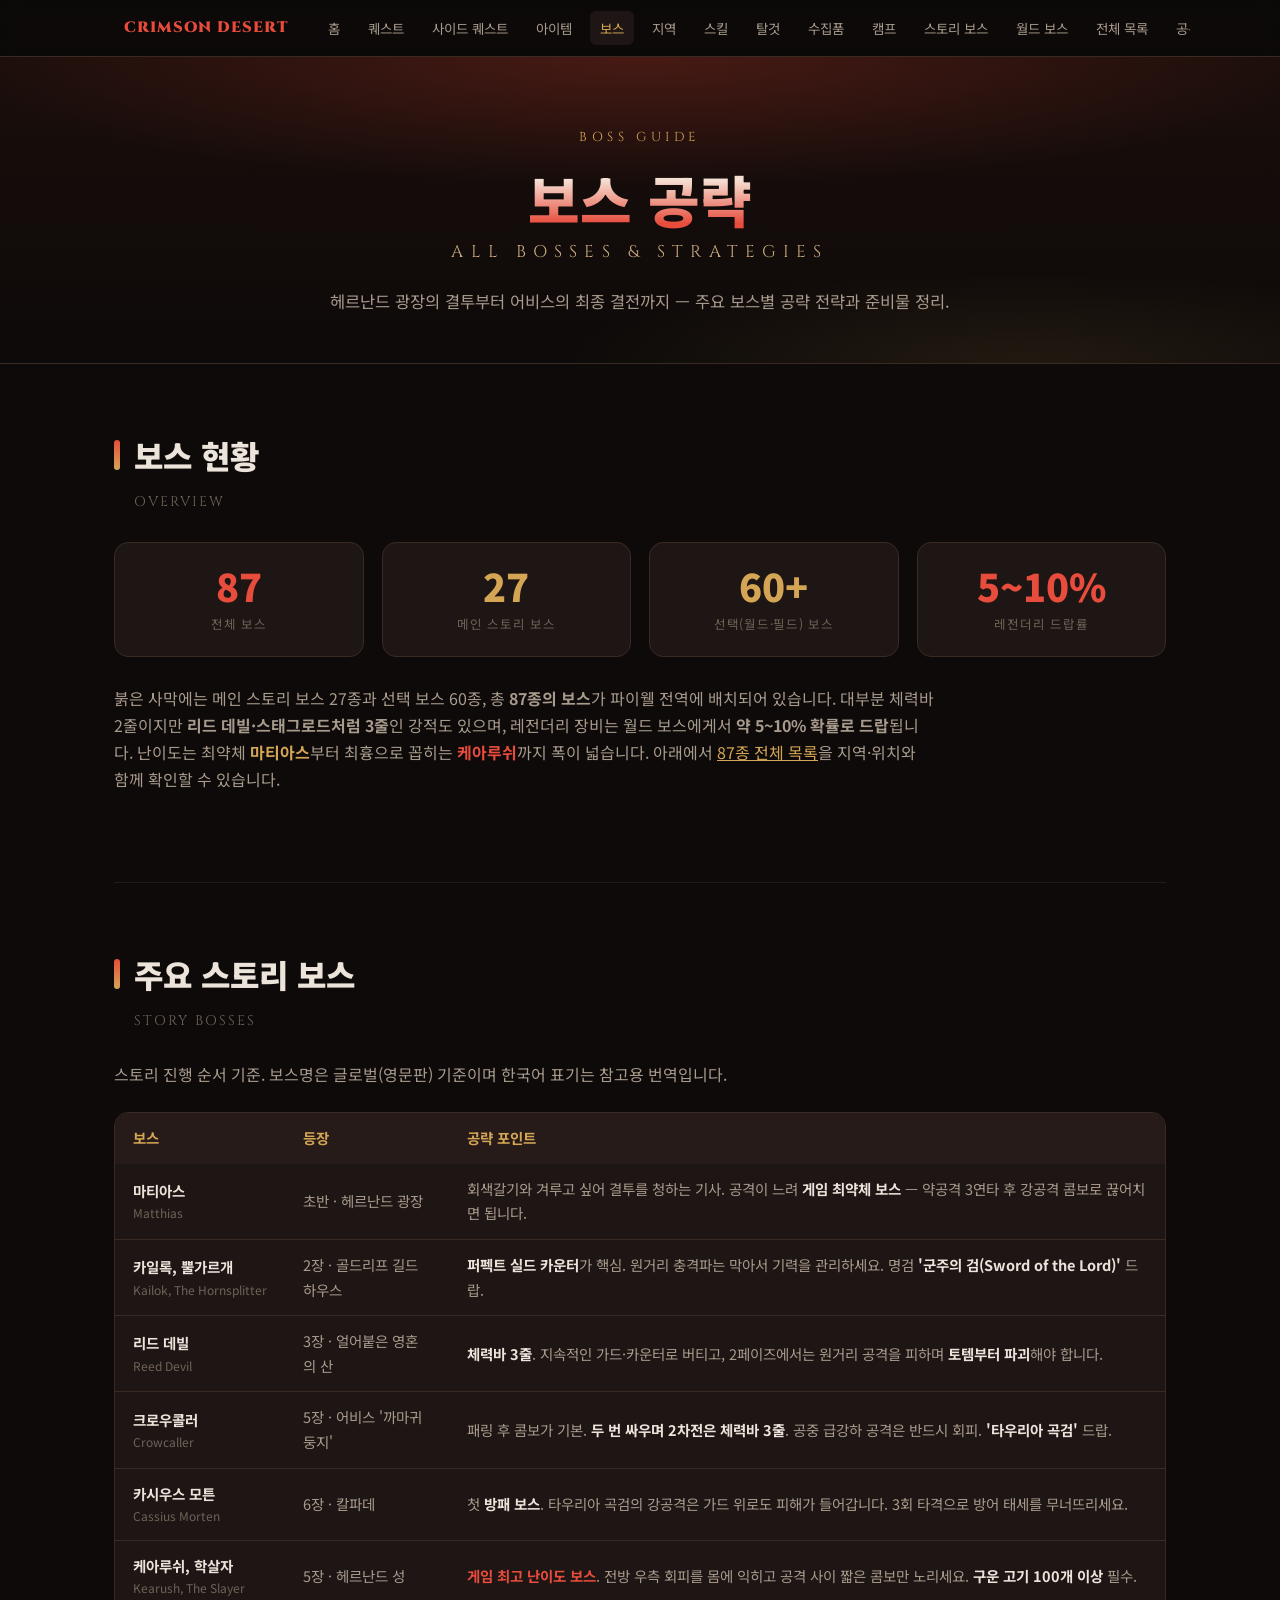
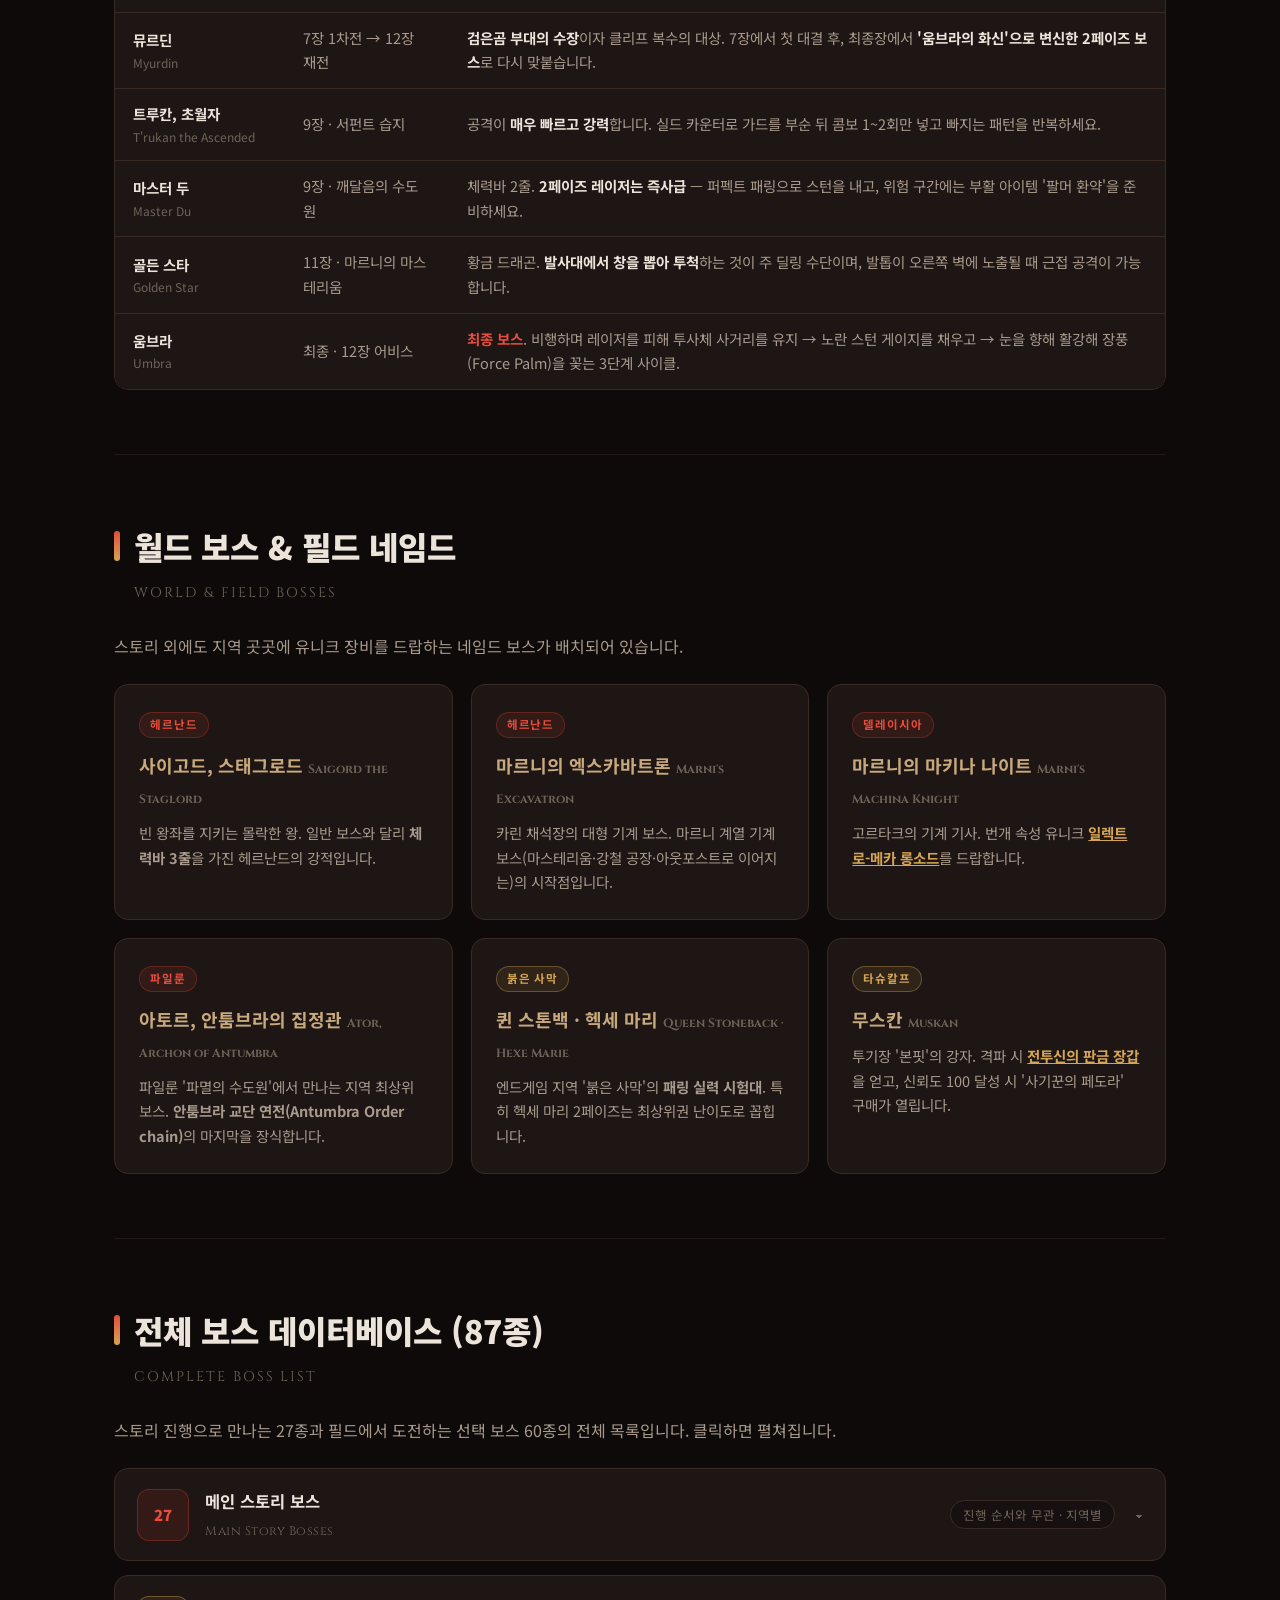
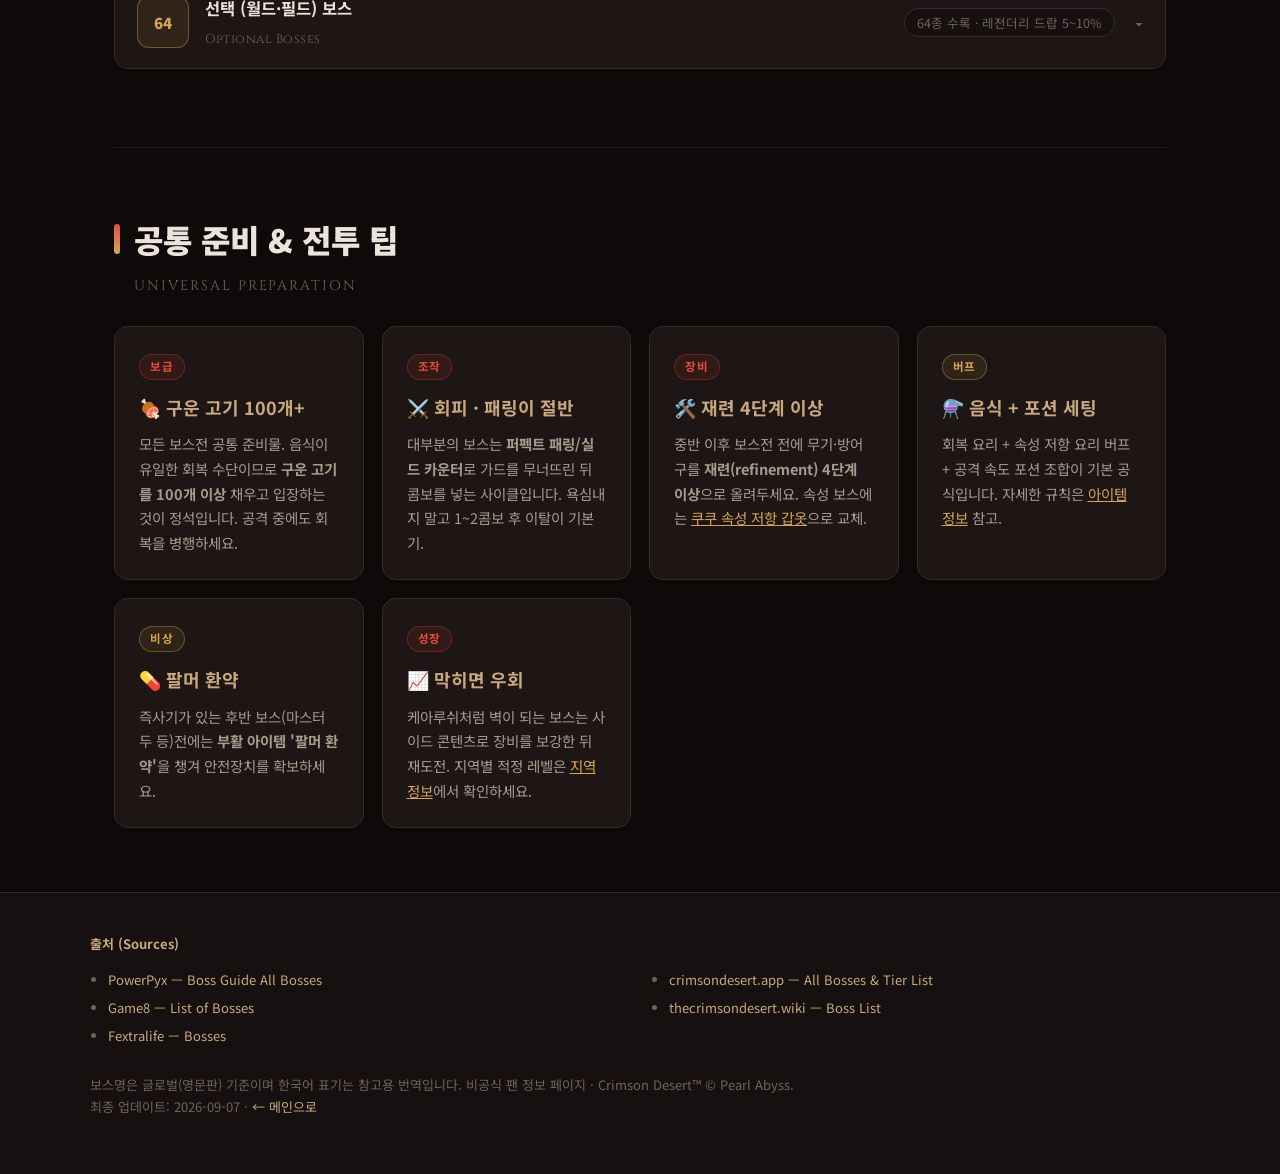
==== commit f38c284d: "Add mounts, collectibles/trophies, and camp/minigames pages - mounts.html: horse breeds + legendary " ====
--- a/bosses.html
+++ b/bosses.html
@@ -22,6 +22,9 @@
     <a href="bosses.html" class="active">보스</a>
     <a href="regions.html">지역</a>
     <a href="skills.html">스킬</a>
+    <a href="mounts.html">탈것</a>
+    <a href="collectibles.html">수집품</a>
+    <a href="camp.html">캠프</a>
     <a href="#story-bosses">스토리 보스</a>
     <a href="#world-bosses">월드 보스</a>
     <a href="#all-bosses">전체 목록</a>
--- a/assets/style.css
+++ b/assets/style.css
@@ -218,6 +218,8 @@
 ul.qlist li strong{color:var(--text)}
 ul.qlist li .qn{color:var(--text-faint);font-size:12.5px;margin-left:8px}
 ul.qlist li .qsteps{display:block;color:var(--text-faint);font-size:12.5px;line-height:1.7;margin-top:3px}
+ul.qlist li .qdetail{display:block;color:var(--text-dim);font-size:13.5px;line-height:1.75;margin-top:8px;padding:10px 14px;background:var(--bg-2);border-left:2px solid rgba(212,165,85,.4);border-radius:0 8px 8px 0}
+ul.qlist li .qdetail .rw{color:var(--gold)}
 .ch-boss{color:var(--text-dim);font-size:13.5px;padding-top:12px;border-top:1px dashed rgba(58,42,36,.6);margin-top:12px}
 .ch-boss strong{color:var(--crimson-bright)}
 @media (max-width:640px){.ch-body{padding-left:22px}}
